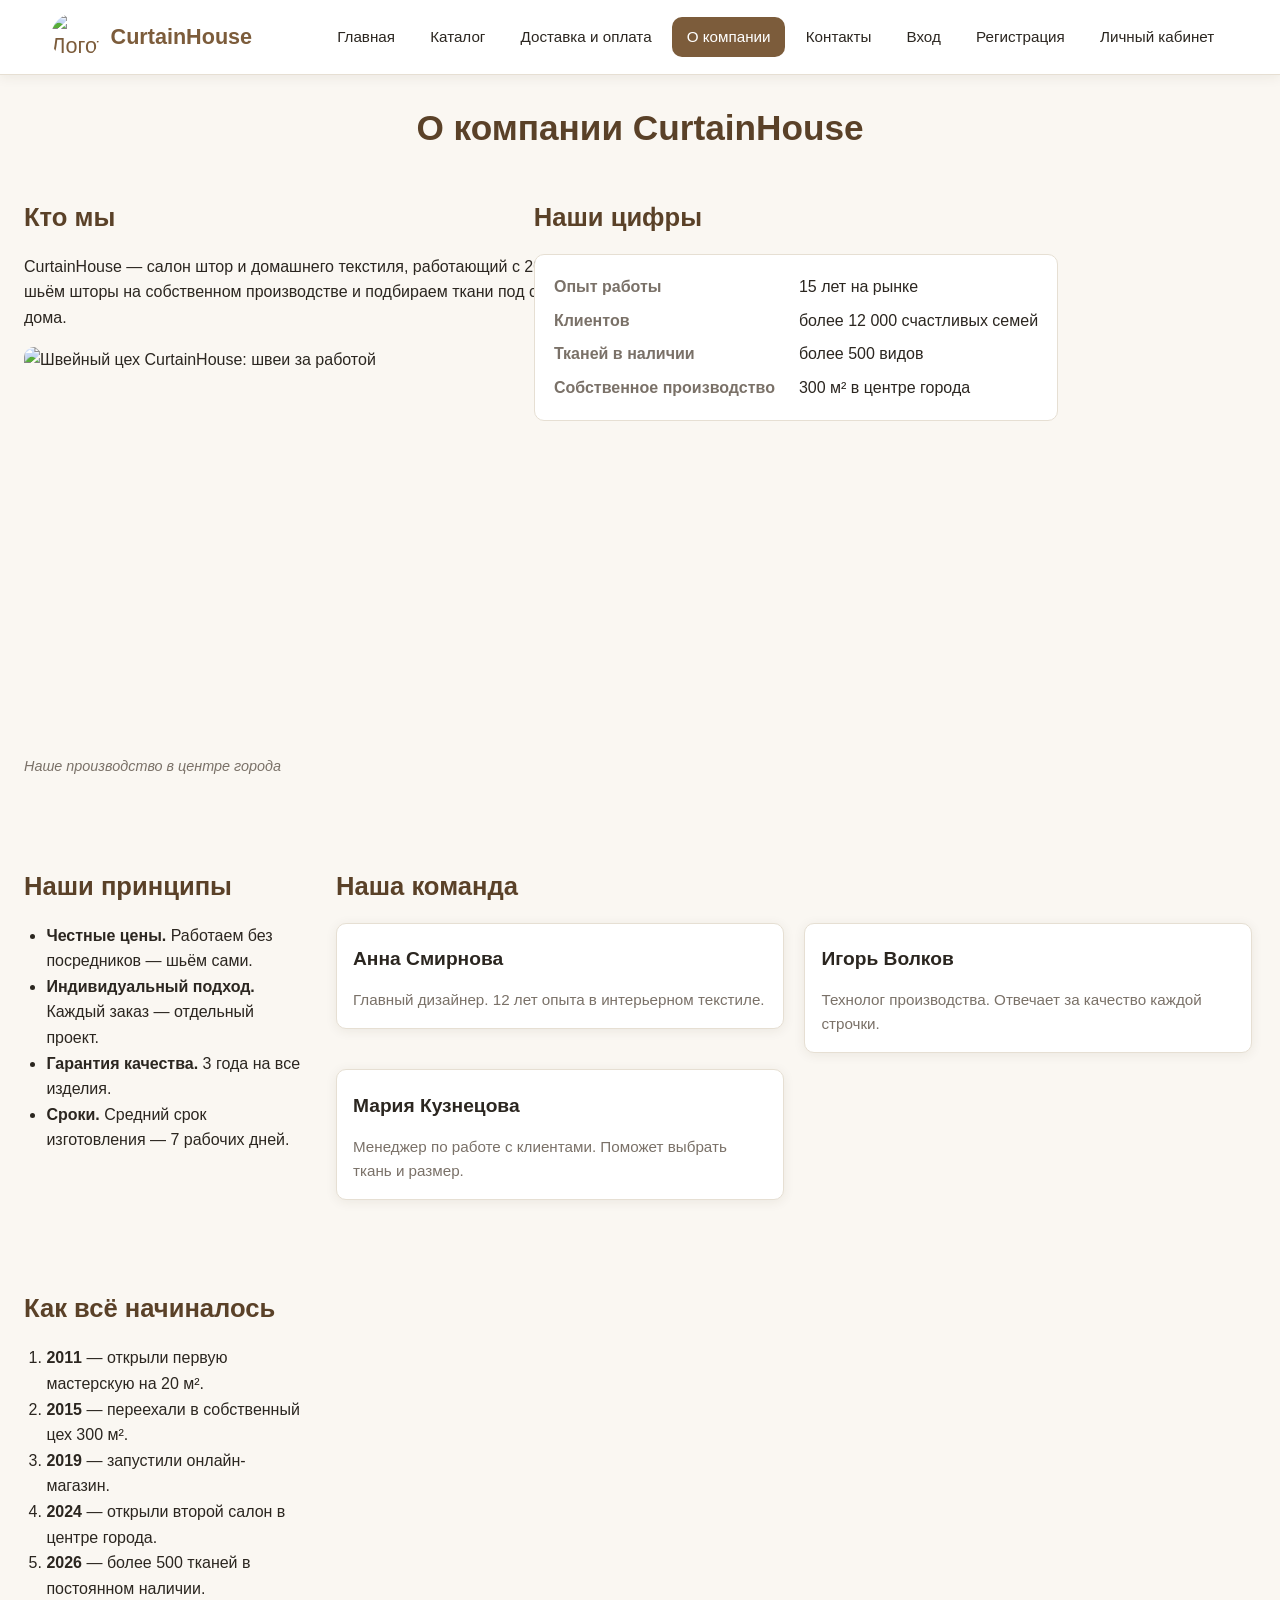
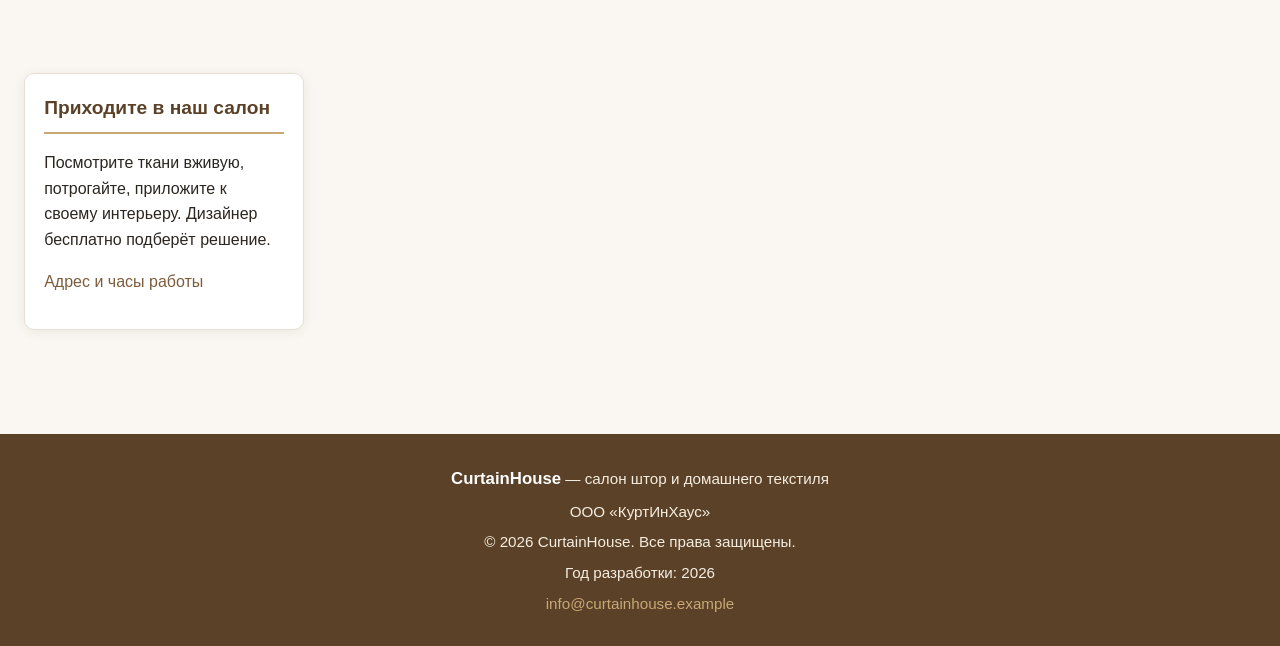
==== about.html @ 253ac28e "Восстановил файлы сайта в корне" ====
<!DOCTYPE html>
<html lang="ru">
<head>
  <meta charset="UTF-8">
  <meta name="viewport" content="width=device-width, initial-scale=1.0">
  <meta name="description" content="О компании CurtainHouse: 15 лет на рынке, собственное производство, дизайнеры и швеи с опытом.">
  <title>О компании — CurtainHouse</title>
  <link rel="stylesheet" href="css/style.css">
</head>
<body>
  <!-- ШАПКА -->
  <header>
    <a href="index.html">
      <img src="assets/images/logo.png" alt="Логотип магазина CurtainHouse" width="60" height="60">
      <strong>CurtainHouse</strong>
    </a>
    <nav aria-label="Основное меню">
      <ul>
        <li><a href="index.html">Главная</a></li>
        <li><a href="catalog.html">Каталог</a></li>
        <li><a href="delivery.html">Доставка и оплата</a></li>
        <li><a href="about.html" aria-current="page">О компании</a></li>
        <li><a href="contacts.html">Контакты</a></li>
        <li><a href="login.html">Вход</a></li>
        <li><a href="register.html">Регистрация</a></li>
        <li><a href="profile.html">Личный кабинет</a></li>
      </ul>
    </nav>
  </header>

  <main>
    <h1>О компании CurtainHouse</h1>

    <!-- Вводная секция с фото -->
    <section>
      <h2>Кто мы</h2>
      <p>CurtainHouse — салон штор и домашнего текстиля, работающий с 2011 года.
         Мы шьём шторы на собственном производстве и подбираем ткани
         под стиль каждого дома.</p>

      <figure>
        <img src="assets/images/workshop.jpg" alt="Швейный цех CurtainHouse: швеи за работой" width="640" height="400">
        <figcaption>Наше производство в центре города</figcaption>
      </figure>
    </section>

    <!-- Цифры -->
    <section>
      <h2>Наши цифры</h2>
      <dl>
        <dt>Опыт работы</dt>
        <dd>15 лет на рынке</dd>
        <dt>Клиентов</dt>
        <dd>более 12 000 счастливых семей</dd>
        <dt>Тканей в наличии</dt>
        <dd>более 500 видов</dd>
        <dt>Собственное производство</dt>
        <dd>300 м² в центре города</dd>
      </dl>
    </section>

    <!-- Принципы -->
    <section>
      <h2>Наши принципы</h2>
      <ul>
        <li><strong>Честные цены.</strong> Работаем без посредников — шьём сами.</li>
        <li><strong>Индивидуальный подход.</strong> Каждый заказ — отдельный проект.</li>
        <li><strong>Гарантия качества.</strong> 3 года на все изделия.</li>
        <li><strong>Сроки.</strong> Средний срок изготовления — 7 рабочих дней.</li>
      </ul>
    </section>

    <!-- Команда -->
    <section>
      <h2>Наша команда</h2>

      <article>
        <h3>Анна Смирнова</h3>
        <p>Главный дизайнер. 12 лет опыта в интерьерном текстиле.</p>
      </article>

      <article>
        <h3>Игорь Волков</h3>
        <p>Технолог производства. Отвечает за качество каждой строчки.</p>
      </article>

      <article>
        <h3>Мария Кузнецова</h3>
        <p>Менеджер по работе с клиентами. Поможет выбрать ткань и размер.</p>
      </article>
    </section>

    <!-- История -->
    <section>
      <h2>Как всё начиналось</h2>
      <ol>
        <li><strong>2011</strong> — открыли первую мастерскую на 20 м².</li>
        <li><strong>2015</strong> — переехали в собственный цех 300 м².</li>
        <li><strong>2019</strong> — запустили онлайн-магазин.</li>
        <li><strong>2024</strong> — открыли второй салон в центре города.</li>
        <li><strong>2026</strong> — более 500 тканей в постоянном наличии.</li>
      </ol>
    </section>

    <!-- Призыв -->
    <aside aria-label="Приглашение в салон">
      <h2>Приходите в наш салон</h2>
      <p>Посмотрите ткани вживую, потрогайте, приложите к своему интерьеру.
         Дизайнер бесплатно подберёт решение.</p>
      <p><a href="contacts.html">Адрес и часы работы</a></p>
    </aside>
  </main>

  <!-- ПОДВАЛ -->
  <footer>
    <p><strong>CurtainHouse</strong> — салон штор и домашнего текстиля</p>
    <p>ООО «КуртИнХаус»</p>
    <p>&copy; 2026 CurtainHouse. Все права защищены.</p>
    <p>Год разработки: 2026</p>
    <p><a href="mailto:info@curtainhouse.example">info@curtainhouse.example</a></p>
  </footer>
</body>
</html>
---- css/style.css ----
/* ============================================================
   CurtainHouse — общие стили для всех страниц
   ============================================================ */

/* --- 1. Сброс и базовые стили --- */

*,
*::before,
*::after {
  box-sizing: border-box;
  margin: 0;
  padding: 0;
}

:root {
  /* Цветовая палитра */
  --color-primary: #7c5c3b;        /* тёмно-коричневый — акцент */
  --color-primary-dark: #5a4128;
  --color-accent: #c9a876;         /* песочный */
  --color-bg: #faf7f2;             /* тёплый белый фон */
  --color-surface: #ffffff;        /* карточки */
  --color-text: #2b2620;           /* основной текст */
  --color-muted: #7a7168;          /* второстепенный */
  --color-border: #e6dfd3;         /* границы */

  /* Типографика */
  --font-main: 'Segoe UI', Tahoma, Verdana, sans-serif;
  --radius: 10px;
  --shadow: 0 2px 12px rgba(60, 45, 30, 0.08);
  --container: 1180px;
}

html {
  font-size: 16px;
  scroll-behavior: smooth;
}

body {
  font-family: var(--font-main);
  font-size: 1rem;
  line-height: 1.6;
  color: var(--color-text);
  background-color: var(--color-bg);
  min-height: 100vh;
  display: flex;
  flex-direction: column;
}

img {
  max-width: 100%;
  height: auto;
  display: block;
  border-radius: var(--radius);
}

a {
  color: var(--color-primary);
  text-decoration: none;
  transition: color 0.2s;
}

a:hover {
  color: var(--color-primary-dark);
  text-decoration: underline;
}

ul, ol {
  padding-left: 1.4rem;
}

/* --- 2. Контейнер --- */

header,
main,
footer {
  width: 100%;
}

header > *,
footer > *,
main > * {
  max-width: var(--container);
  margin-left: auto;
  margin-right: auto;
}

main {
  flex: 1;
  padding: 2rem 1.5rem 4rem;
  display: block;
}

main > * {
  margin-bottom: 2.5rem;
}

/* --- 3. Шапка сайта --- */

header {
  background: var(--color-surface);
  border-bottom: 1px solid var(--color-border);
  box-shadow: var(--shadow);
  position: sticky;
  top: 0;
  z-index: 100;
  padding: 0.8rem 1.5rem;
  display: flex;
  flex-wrap: wrap;
  align-items: center;
  justify-content: space-between;
  gap: 1rem;
}

header > a {
  display: flex;
  align-items: center;
  gap: 0.7rem;
  font-size: 1.35rem;
  color: var(--color-primary);
  text-decoration: none;
}

header > a:hover {
  text-decoration: none;
  color: var(--color-primary-dark);
}

header > a img {
  width: 48px;
  height: 48px;
  border-radius: 50%;
  object-fit: cover;
}

header nav ul {
  list-style: none;
  padding: 0;
  margin: 0;
  display: flex;
  flex-wrap: wrap;
  gap: 0.4rem;
}

header nav a {
  display: inline-block;
  padding: 0.5rem 0.9rem;
  border-radius: var(--radius);
  font-size: 0.95rem;
  color: var(--color-text);
}

header nav a:hover {
  background: var(--color-bg);
  color: var(--color-primary);
  text-decoration: none;
}

header nav a[aria-current="page"] {
  background: var(--color-primary);
  color: #fff;
}

/* --- 4. Заголовки --- */

h1 {
  font-size: 2.2rem;
  line-height: 1.2;
  margin-bottom: 1rem;
  color: var(--color-primary-dark);
}

h2 {
  font-size: 1.6rem;
  margin-bottom: 1rem;
  color: var(--color-primary-dark);
}

h3 {
  font-size: 1.2rem;
  margin-bottom: 0.5rem;
  color: var(--color-text);
}

p {
  margin-bottom: 0.8rem;
}

/* --- 5. Секции --- */

section {
  margin-bottom: 2.5rem;
}

/* --- 6. Карточки товаров (article) --- */

main {
  display: grid;
  grid-template-columns: 1fr;
  gap: 0;
}

section[aria-label="Список товаров"] {
  display: grid;
  grid-template-columns: repeat(auto-fill, minmax(260px, 1fr));
  gap: 1.5rem;
}

section[aria-label="Список товаров"] h2 {
  grid-column: 1 / -1;
}

article {
  background: var(--color-surface);
  border: 1px solid var(--color-border);
  border-radius: var(--radius);
  padding: 1rem;
  box-shadow: var(--shadow);
  transition: transform 0.2s, box-shadow 0.2s;
  display: flex;
  flex-direction: column;
  gap: 0.5rem;
}

article:hover {
  transform: translateY(-3px);
  box-shadow: 0 6px 20px rgba(60, 45, 30, 0.14);
}

article img {
  width: 100%;
  height: 200px;
  object-fit: cover;
}

article h3 {
  margin: 0.3rem 0;
}

article h3 a {
  color: var(--color-primary-dark);
}

article p {
  margin: 0;
  font-size: 0.95rem;
  color: var(--color-muted);
}

article p strong {
  color: var(--color-primary);
  font-size: 1.05rem;
}

article > a {
  margin-top: auto;
  align-self: flex-start;
  padding: 0.5rem 1rem;
  background: var(--color-primary);
  color: #fff;
  border-radius: var(--radius);
  font-size: 0.9rem;
}

article > a:hover {
  background: var(--color-primary-dark);
  color: #fff;
  text-decoration: none;
}

/* --- 7. Карточки на главной (в секциях, где нет grid-aria) --- */

main > section {
  display: block;
}

main > section > article {
  display: inline-flex;
  vertical-align: top;
  width: calc(50% - 0.75rem);
  margin-right: 1rem;
  margin-bottom: 1rem;
}

main > section > article:nth-of-type(2n) {
  margin-right: 0;
}

/* --- 8. Каталог: боковая панель с фильтрами --- */

main:has(aside) {
  display: grid;
  grid-template-columns: 280px 1fr;
  gap: 2rem;
  align-items: start;
}

main:has(aside) > h1 {
  grid-column: 1 / -1;
}

main:has(aside) > aside {
  grid-column: 1 / 2;
}

main:has(aside) > section[aria-label="Список товаров"] {
  grid-column: 2 / 3;
}

aside {
  background: var(--color-surface);
  border: 1px solid var(--color-border);
  border-radius: var(--radius);
  padding: 1.2rem;
  box-shadow: var(--shadow);
  position: sticky;
  top: 90px;
}

aside h2 {
  font-size: 1.2rem;
  margin-bottom: 1rem;
  padding-bottom: 0.5rem;
  border-bottom: 2px solid var(--color-accent);
}

aside p {
  margin-bottom: 1rem;
}

aside ul {
  list-style: none;
  padding: 0;
}

aside ul li {
  margin-bottom: 0.4rem;
}

/* --- 9. Формы --- */

form {
  background: var(--color-surface);
  padding: 1.5rem;
  border-radius: var(--radius);
  border: 1px solid var(--color-border);
  box-shadow: var(--shadow);
  max-width: 640px;
}

aside form {
  padding: 0;
  border: none;
  box-shadow: none;
  background: transparent;
  max-width: 100%;
}

form p {
  margin-bottom: 1rem;
}

label {
  display: inline-block;
  margin-bottom: 0.35rem;
  font-weight: 500;
  color: var(--color-text);
  font-size: 0.95rem;
}

fieldset {
  border: 1px solid var(--color-border);
  border-radius: var(--radius);
  padding: 1rem;
  margin-bottom: 1rem;
}

legend {
  padding: 0 0.5rem;
  font-weight: 600;
  color: var(--color-primary-dark);
}

input[type="text"],
input[type="email"],
input[type="tel"],
input[type="password"],
input[type="search"],
input[type="number"],
input[type="date"],
input[type="color"],
select,
textarea {
  width: 100%;
  padding: 0.6rem 0.8rem;
  border: 1px solid var(--color-border);
  border-radius: 8px;
  font-family: inherit;
  font-size: 0.95rem;
  background: #fff;
  color: var(--color-text);
  transition: border-color 0.2s, box-shadow 0.2s;
}

input:focus,
select:focus,
textarea:focus {
  outline: none;
  border-color: var(--color-primary);
  box-shadow: 0 0 0 3px rgba(124, 92, 59, 0.15);
}

input[type="radio"],
input[type="checkbox"] {
  width: auto;
  margin-right: 0.4rem;
  accent-color: var(--color-primary);
}

input[type="color"] {
  height: 42px;
  padding: 0.2rem;
}

textarea {
  resize: vertical;
  min-height: 80px;
}

button {
  padding: 0.7rem 1.4rem;
  border: none;
  border-radius: var(--radius);
  font-family: inherit;
  font-size: 0.95rem;
  font-weight: 600;
  cursor: pointer;
  transition: background 0.2s, transform 0.1s;
  margin-right: 0.5rem;
  margin-top: 0.5rem;
}

button[type="submit"] {
  background: var(--color-primary);
  color: #fff;
}

button[type="submit"]:hover {
  background: var(--color-primary-dark);
}

button[type="reset"] {
  background: var(--color-bg);
  color: var(--color-text);
  border: 1px solid var(--color-border);
}

button[type="reset"]:hover {
  background: var(--color-border);
}

button:active {
  transform: scale(0.98);
}

/* Кнопка отмены в таблице заказов */
tbody button {
  padding: 0.35rem 0.8rem;
  font-size: 0.85rem;
  margin: 0;
}

tbody form {
  padding: 0;
  border: none;
  box-shadow: none;
  background: transparent;
  max-width: 100%;
}

/* --- 10. Таблицы --- */

table {
  width: 100%;
  border-collapse: collapse;
  background: var(--color-surface);
  border-radius: var(--radius);
  overflow: hidden;
  box-shadow: var(--shadow);
  margin-top: 0.5rem;
}

caption {
  text-align: left;
  font-style: italic;
  color: var(--color-muted);
  padding: 0.5rem 0;
  font-size: 0.9rem;
}

thead {
  background: var(--color-primary);
  color: #fff;
}

th,
td {
  padding: 0.75rem 1rem;
  text-align: left;
  border-bottom: 1px solid var(--color-border);
  vertical-align: middle;
}

th {
  font-weight: 600;
  font-size: 0.95rem;
}

tbody tr:hover {
  background: var(--color-bg);
}

tbody tr:last-child td {
  border-bottom: none;
}

/* --- 11. Хлебные крошки --- */

nav[aria-label="Хлебные крошки"] {
  font-size: 0.9rem;
  color: var(--color-muted);
  margin-bottom: 1rem;
}

nav[aria-label="Хлебные крошки"] a {
  color: var(--color-muted);
}

nav[aria-label="Хлебные крошки"] span {
  color: var(--color-text);
  font-weight: 500;
}

/* --- 12. Список определений (dl) --- */

dl {
  display: grid;
  grid-template-columns: max-content 1fr;
  gap: 0.5rem 1.5rem;
  background: var(--color-surface);
  padding: 1.2rem;
  border-radius: var(--radius);
  border: 1px solid var(--color-border);
}

dt {
  font-weight: 600;
  color: var(--color-muted);
}

dd {
  color: var(--color-text);
}

/* --- 13. Figure --- */

figure {
  margin: 1rem 0;
}

figcaption {
  font-size: 0.9rem;
  color: var(--color-muted);
  margin-top: 0.5rem;
  font-style: italic;
}

/* --- 14. Видео --- */

video {
  max-width: 100%;
  height: auto;
  border-radius: var(--radius);
  box-shadow: var(--shadow);
}

/* --- 15. Подвал --- */

footer {
  background: var(--color-primary-dark);
  color: #f5ede0;
  padding: 2rem 1.5rem 1.5rem;
  text-align: center;
  margin-top: auto;
}

footer p {
  margin-bottom: 0.4rem;
  font-size: 0.95rem;
}

footer strong {
  color: #fff;
  font-size: 1.05rem;
}

footer a {
  color: var(--color-accent);
}

footer a:hover {
  color: #fff;
}

/* --- 16. Ссылки-кнопки (главная) --- */

section > p > a:only-child {
  display: inline-block;
  padding: 0.7rem 1.4rem;
  background: var(--color-primary);
  color: #fff;
  border-radius: var(--radius);
  font-weight: 600;
  margin-top: 0.5rem;
}

section > p > a:only-child:hover {
  background: var(--color-primary-dark);
  color: #fff;
  text-decoration: none;
}

/* --- 17. Адаптив --- */

@media (max-width: 900px) {
  main:has(aside) {
    grid-template-columns: 1fr;
  }

  main:has(aside) > section[aria-label="Список товаров"],
  main:has(aside) > aside {
    grid-column: 1 / -1;
  }

  aside {
    position: static;
  }

  main > section > article {
    width: 100%;
    margin-right: 0;
  }
}

@media (max-width: 640px) {
  html {
    font-size: 15px;
  }

  h1 {
    font-size: 1.7rem;
  }

  h2 {
    font-size: 1.35rem;
  }

  header {
    flex-direction: column;
    align-items: flex-start;
    padding: 0.7rem 1rem;
  }

  header nav ul {
    gap: 0.2rem;
  }

  header nav a {
    padding: 0.4rem 0.7rem;
    font-size: 0.9rem;
  }

  main {
    padding: 1.2rem 1rem 3rem;
  }

  section[aria-label="Список товаров"] {
    grid-template-columns: 1fr;
  }

  dl {
    grid-template-columns: 1fr;
    gap: 0.2rem 0;
  }

  dt {
    margin-top: 0.5rem;
  }

  th,
  td {
    padding: 0.5rem;
    font-size: 0.85rem;
  }
}
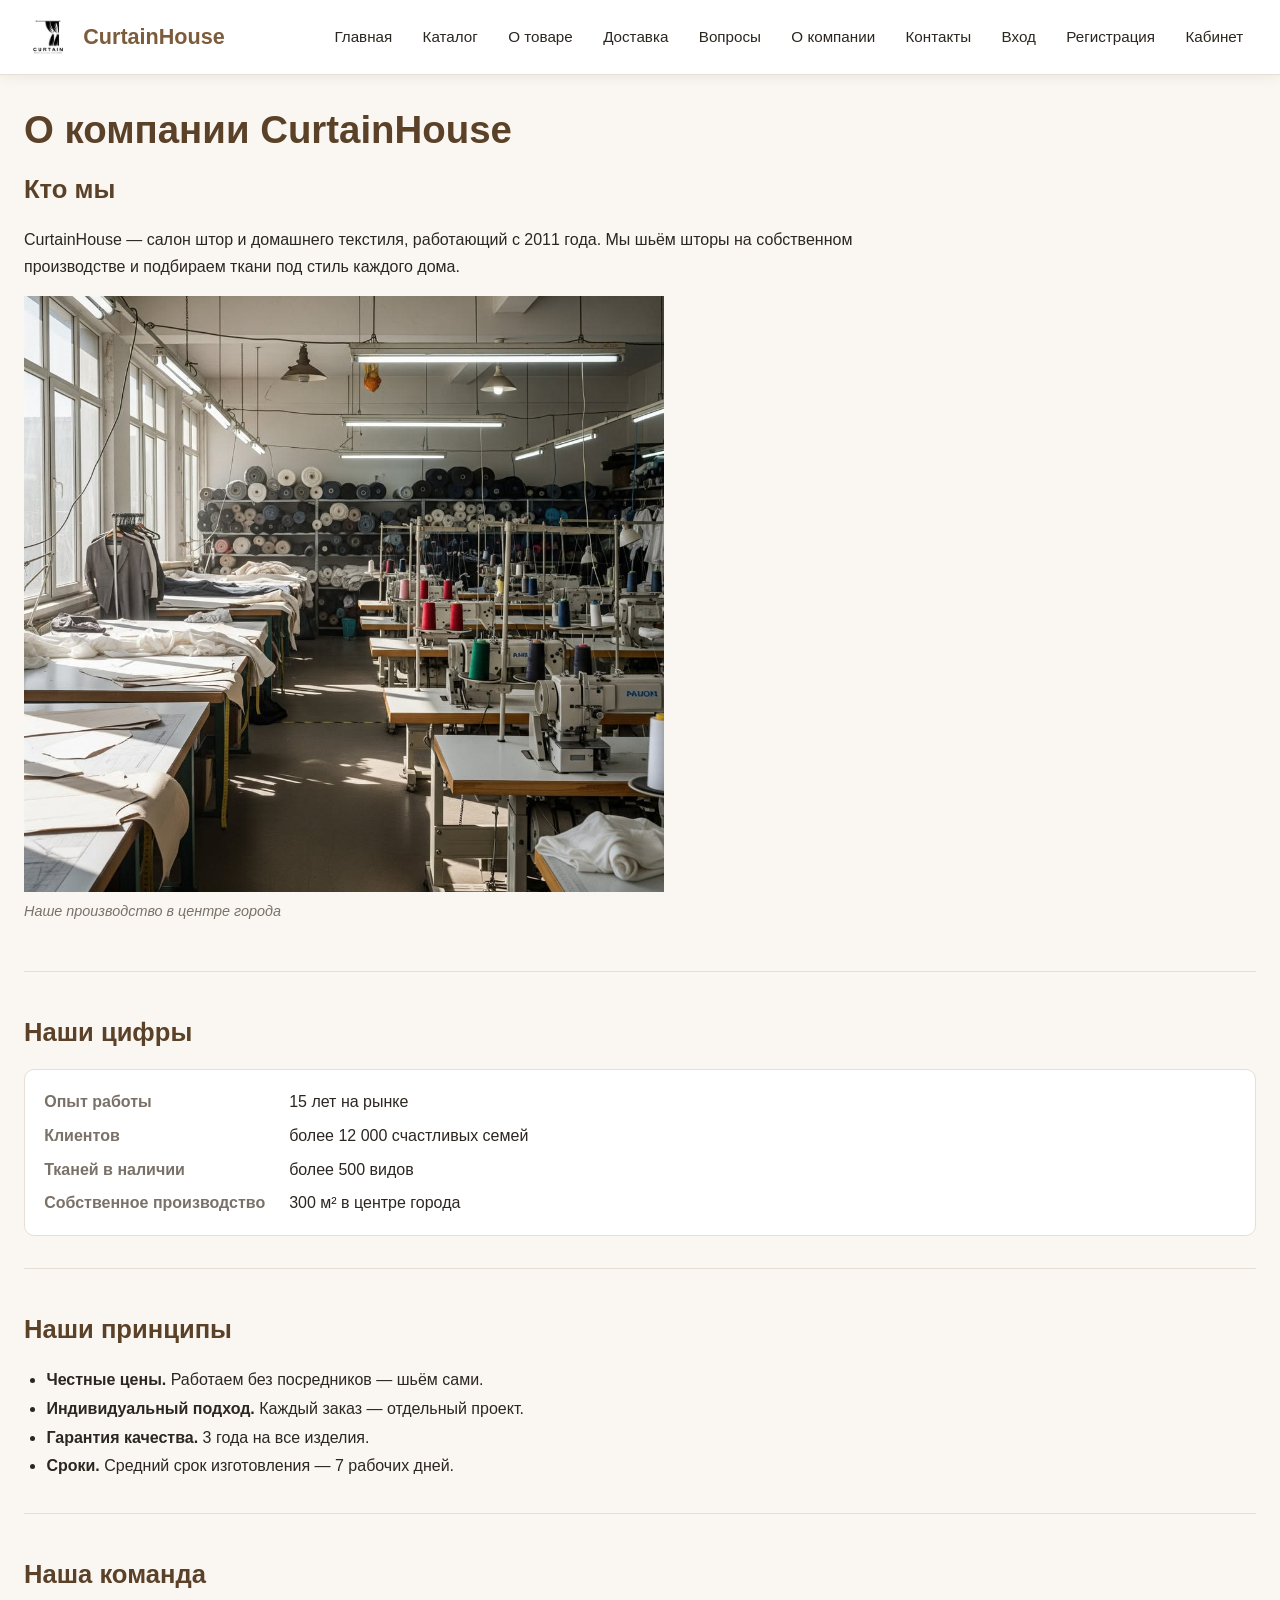
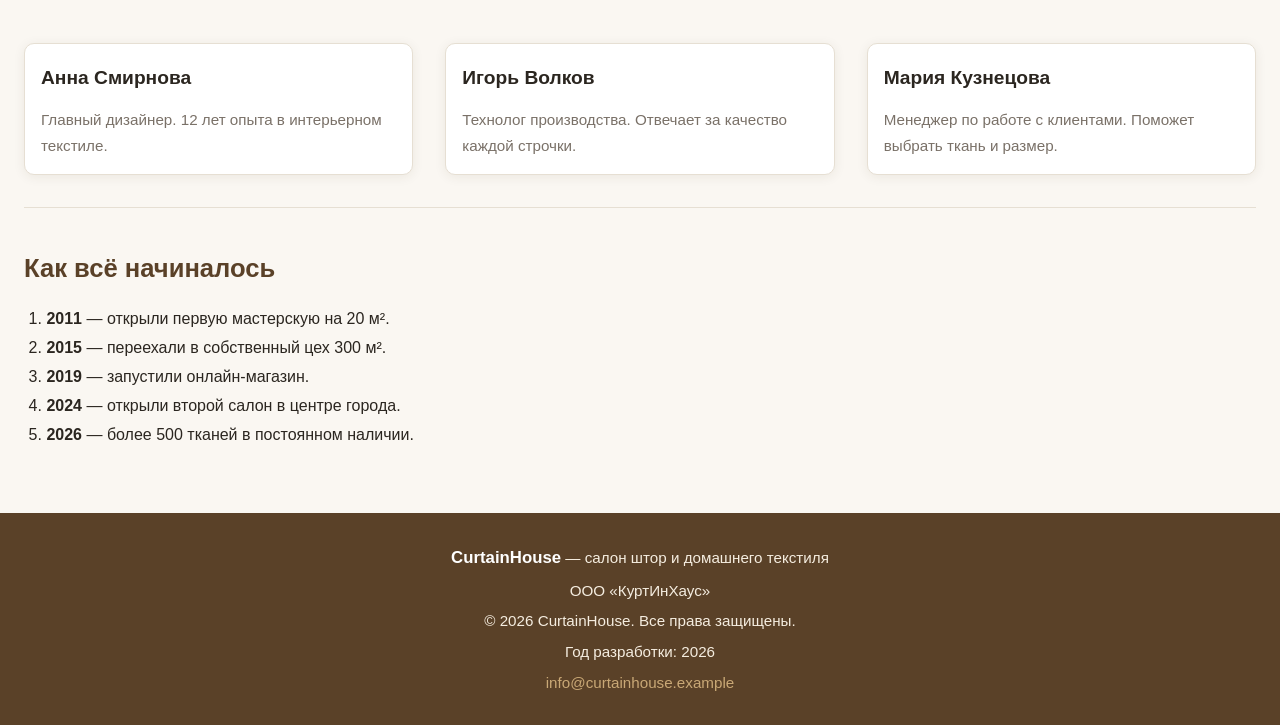
==== commit 4c416aeb: "Обновил страницы, добавил FAQ и картинки" ====
--- a/about.html
+++ b/about.html
@@ -9,24 +9,26 @@
 </head>
 <body>
   <!-- ШАПКА -->
-  <header>
-    <a href="index.html">
-      <img src="assets/images/logo.png" alt="Логотип магазина CurtainHouse" width="60" height="60">
-      <strong>CurtainHouse</strong>
-    </a>
-    <nav aria-label="Основное меню">
-      <ul>
-        <li><a href="index.html">Главная</a></li>
-        <li><a href="catalog.html">Каталог</a></li>
-        <li><a href="delivery.html">Доставка и оплата</a></li>
-        <li><a href="about.html" aria-current="page">О компании</a></li>
-        <li><a href="contacts.html">Контакты</a></li>
-        <li><a href="login.html">Вход</a></li>
-        <li><a href="register.html">Регистрация</a></li>
-        <li><a href="profile.html">Личный кабинет</a></li>
-      </ul>
-    </nav>
-  </header>
+<header>
+  <a href="index.html">
+    <img src="10.jpg" alt="Логотип CurtainHouse" width="60" height="60">
+    <strong>CurtainHouse</strong>
+  </a>
+  <nav aria-label="Основное меню">
+    <ul>
+      <li><a href="index.html">Главная</a></li>
+      <li><a href="catalog.html">Каталог</a></li>
+      <li><a href="product.html">О товаре</a></li>
+      <li><a href="delivery.html">Доставка</a></li>
+          <li><a href="faq.html" >Вопросы</a></li>
+      <li><a href="about.html">О компании</a></li>
+      <li><a href="contacts.html">Контакты</a></li>
+      <li><a href="login.html">Вход</a></li>
+      <li><a href="register.html">Регистрация</a></li>
+      <li><a href="profile.html">Кабинет</a></li>
+    </ul>
+  </nav>
+</header>
 
   <main>
     <h1>О компании CurtainHouse</h1>
@@ -39,7 +41,7 @@
          под стиль каждого дома.</p>
 
       <figure>
-        <img src="assets/images/workshop.jpg" alt="Швейный цех CurtainHouse: швеи за работой" width="640" height="400">
+        <img src="8c.jpg" alt="Швейный цех CurtainHouse: швеи за работой" width="640" height="400">
         <figcaption>Наше производство в центре города</figcaption>
       </figure>
     </section>
@@ -101,14 +103,6 @@
         <li><strong>2026</strong> — более 500 тканей в постоянном наличии.</li>
       </ol>
     </section>
-
-    <!-- Призыв -->
-    <aside aria-label="Приглашение в салон">
-      <h2>Приходите в наш салон</h2>
-      <p>Посмотрите ткани вживую, потрогайте, приложите к своему интерьеру.
-         Дизайнер бесплатно подберёт решение.</p>
-      <p><a href="contacts.html">Адрес и часы работы</a></p>
-    </aside>
   </main>
 
   <!-- ПОДВАЛ -->
--- a/css/style.css
+++ b/css/style.css
@@ -1,104 +1,49 @@
 /* ============================================================
-   CurtainHouse — общие стили для всех страниц
+   CurtainHouse — стили для всех страниц
    ============================================================ */
 
-/* --- 1. Сброс и базовые стили --- */
-
-*,
-*::before,
-*::after {
-  box-sizing: border-box;
-  margin: 0;
-  padding: 0;
-}
+/* --- Сброс и переменные --- */
+
+*, *::before, *::after { box-sizing: border-box; margin: 0; padding: 0; }
 
 :root {
-  /* Цветовая палитра */
-  --color-primary: #7c5c3b;        /* тёмно-коричневый — акцент */
-  --color-primary-dark: #5a4128;
-  --color-accent: #c9a876;         /* песочный */
-  --color-bg: #faf7f2;             /* тёплый белый фон */
-  --color-surface: #ffffff;        /* карточки */
-  --color-text: #2b2620;           /* основной текст */
-  --color-muted: #7a7168;          /* второстепенный */
-  --color-border: #e6dfd3;         /* границы */
-
-  /* Типографика */
-  --font-main: 'Segoe UI', Tahoma, Verdana, sans-serif;
+  --primary: #7c5c3b;
+  --primary-dark: #5a4128;
+  --accent: #c9a876;
+  --bg: #faf7f2;
+  --surface: #fff;
+  --text: #2b2620;
+  --muted: #7a7168;
+  --border: #e6dfd3;
   --radius: 10px;
   --shadow: 0 2px 12px rgba(60, 45, 30, 0.08);
-  --container: 1180px;
-}
-
-html {
-  font-size: 16px;
-  scroll-behavior: smooth;
-}
+  --container: 1400px;
+  --font: 'Segoe UI', Tahoma, Verdana, sans-serif;
+}
+
+html { font-size: 16px; scroll-behavior: smooth; }
 
 body {
-  font-family: var(--font-main);
+  font-family: var(--font);
   font-size: 1rem;
   line-height: 1.6;
-  color: var(--color-text);
-  background-color: var(--color-bg);
+  color: var(--text);
+  background: var(--bg);
   min-height: 100vh;
   display: flex;
   flex-direction: column;
 }
 
-img {
-  max-width: 100%;
-  height: auto;
-  display: block;
-  border-radius: var(--radius);
-}
-
-a {
-  color: var(--color-primary);
-  text-decoration: none;
-  transition: color 0.2s;
-}
-
-a:hover {
-  color: var(--color-primary-dark);
-  text-decoration: underline;
-}
-
-ul, ol {
-  padding-left: 1.4rem;
-}
-
-/* --- 2. Контейнер --- */
-
-header,
-main,
-footer {
-  width: 100%;
-}
-
-header > *,
-footer > *,
-main > * {
-  max-width: var(--container);
-  margin-left: auto;
-  margin-right: auto;
-}
-
-main {
-  flex: 1;
-  padding: 2rem 1.5rem 4rem;
-  display: block;
-}
-
-main > * {
-  margin-bottom: 2.5rem;
-}
-
-/* --- 3. Шапка сайта --- */
+img { max-width: 100%; height: auto; display: block; }
+a { color: var(--primary); text-decoration: none; transition: color 0.2s; }
+a:hover { color: var(--primary-dark); text-decoration: underline; }
+ul, ol { padding-left: 1.4rem; }
+
+/* --- Шапка --- */
 
 header {
-  background: var(--color-surface);
-  border-bottom: 1px solid var(--color-border);
+  background: var(--surface);
+  border-bottom: 1px solid var(--border);
   box-shadow: var(--shadow);
   position: sticky;
   top: 0;
@@ -116,21 +61,12 @@
   align-items: center;
   gap: 0.7rem;
   font-size: 1.35rem;
-  color: var(--color-primary);
+  color: var(--primary);
   text-decoration: none;
 }
 
-header > a:hover {
-  text-decoration: none;
-  color: var(--color-primary-dark);
-}
-
-header > a img {
-  width: 48px;
-  height: 48px;
-  border-radius: 50%;
-  object-fit: cover;
-}
+header > a:hover { color: var(--primary-dark); text-decoration: none; }
+header > a img { width: 48px; height: 48px; border-radius: 50%; object-fit: cover; }
 
 header nav ul {
   list-style: none;
@@ -138,168 +74,131 @@
   margin: 0;
   display: flex;
   flex-wrap: wrap;
-  gap: 0.4rem;
+  gap: 0.3rem;
 }
 
 header nav a {
   display: inline-block;
-  padding: 0.5rem 0.9rem;
+  padding: 0.5rem 0.8rem;
   border-radius: var(--radius);
   font-size: 0.95rem;
-  color: var(--color-text);
-}
-
-header nav a:hover {
-  background: var(--color-bg);
-  color: var(--color-primary);
-  text-decoration: none;
-}
-
-header nav a[aria-current="page"] {
-  background: var(--color-primary);
-  color: #fff;
-}
-
-/* --- 4. Заголовки --- */
-
-h1 {
-  font-size: 2.2rem;
-  line-height: 1.2;
-  margin-bottom: 1rem;
-  color: var(--color-primary-dark);
-}
-
-h2 {
-  font-size: 1.6rem;
-  margin-bottom: 1rem;
-  color: var(--color-primary-dark);
-}
-
-h3 {
-  font-size: 1.2rem;
-  margin-bottom: 0.5rem;
-  color: var(--color-text);
-}
-
-p {
-  margin-bottom: 0.8rem;
-}
-
-/* --- 5. Секции --- */
-
-section {
+  color: var(--text);
+}
+
+header nav a:hover { background: var(--bg); color: var(--primary); text-decoration: none; }
+header nav a[aria-current="page"] { background: var(--primary); color: #fff; }
+
+/* --- Основной контейнер --- */
+
+main {
+  flex: 1;
+  width: 100%;
+  max-width: var(--container);
+  margin: 0 auto;
+  padding: 2rem 1.5rem 4rem;
+}
+
+/* --- Заголовки --- */
+
+h1 { font-size: 2.4rem; line-height: 1.2; margin-bottom: 1rem; color: var(--primary-dark); }
+h2 { font-size: 1.6rem; margin-bottom: 1rem; color: var(--primary-dark); }
+h3 { font-size: 1.2rem; margin-bottom: 0.5rem; }
+p  { margin-bottom: 0.8rem; }
+
+/* --- Секции --- */
+
+main > section {
   margin-bottom: 2.5rem;
-}
-
-/* --- 6. Карточки товаров (article) --- */
-
-main {
-  display: grid;
-  grid-template-columns: 1fr;
-  gap: 0;
-}
-
-section[aria-label="Список товаров"] {
-  display: grid;
-  grid-template-columns: repeat(auto-fill, minmax(260px, 1fr));
-  gap: 1.5rem;
-}
-
-section[aria-label="Список товаров"] h2 {
-  grid-column: 1 / -1;
-}
+  padding-bottom: 2rem;
+  border-bottom: 1px solid var(--border);
+  clear: both;
+}
+
+main > section:last-of-type {
+  border-bottom: none;
+  padding-bottom: 0;
+  margin-bottom: 0;
+}
+
+main > section h2:first-child { margin-top: 0; }
+main > section p { max-width: 900px; line-height: 1.7; }
+main > section ul,
+main > section ol { max-width: 900px; line-height: 1.8; }
+
+/* --- Карточки товаров --- */
 
 article {
-  background: var(--color-surface);
-  border: 1px solid var(--color-border);
+  background: var(--surface);
+  border: 1px solid var(--border);
   border-radius: var(--radius);
   padding: 1rem;
   box-shadow: var(--shadow);
   transition: transform 0.2s, box-shadow 0.2s;
   display: flex;
   flex-direction: column;
-  gap: 0.5rem;
+  gap: 0.6rem;
+  overflow: hidden;
 }
 
 article:hover {
   transform: translateY(-3px);
-  box-shadow: 0 6px 20px rgba(60, 45, 30, 0.14);
+  box-shadow: 0 8px 24px rgba(60, 45, 30, 0.14);
 }
 
 article img {
   width: 100%;
-  height: 200px;
+  height: 260px;
   object-fit: cover;
-}
-
-article h3 {
-  margin: 0.3rem 0;
-}
-
-article h3 a {
-  color: var(--color-primary-dark);
-}
-
-article p {
-  margin: 0;
-  font-size: 0.95rem;
-  color: var(--color-muted);
-}
-
-article p strong {
-  color: var(--color-primary);
-  font-size: 1.05rem;
-}
+  border-radius: var(--radius);
+}
+
+article h3 { margin: 0.2rem 0; }
+article h3 a { color: var(--primary-dark); }
+article p { margin: 0; font-size: 0.95rem; color: var(--muted); }
+article p strong { color: var(--primary); font-size: 1.05rem; }
 
 article > a {
   margin-top: auto;
   align-self: flex-start;
   padding: 0.5rem 1rem;
-  background: var(--color-primary);
+  background: var(--primary);
   color: #fff;
   border-radius: var(--radius);
   font-size: 0.9rem;
 }
 
-article > a:hover {
-  background: var(--color-primary-dark);
-  color: #fff;
-  text-decoration: none;
-}
-
-/* --- 7. Карточки на главной (в секциях, где нет grid-aria) --- */
-
-main > section {
-  display: block;
-}
-
-main > section > article {
-  display: inline-flex;
-  vertical-align: top;
-  width: calc(50% - 0.75rem);
-  margin-right: 1rem;
-  margin-bottom: 1rem;
-}
-
-main > section > article:nth-of-type(2n) {
-  margin-right: 0;
-}
-
-/* --- 8. Каталог: боковая панель с фильтрами --- */
+article > a:hover { background: var(--primary-dark); color: #fff; text-decoration: none; }
+
+/* --- Сетка карточек на главной и в каталоге --- */
+
+main > section:has(article),
+section[aria-label="Список товаров"] {
+  display: grid;
+  grid-template-columns: repeat(auto-fill, minmax(320px, 1fr));
+  gap: 2rem;
+  align-items: stretch;
+}
+
+main > section:has(article) > h2,
+section[aria-label="Список товаров"] > h2 {
+  grid-column: 1 / -1;
+}
+
+/* --- Каталог с фильтрами --- */
 
 main:has(aside) {
   display: grid;
-  grid-template-columns: 280px 1fr;
-  gap: 2rem;
+  grid-template-columns: 300px 1fr;
+  gap: 2.5rem;
   align-items: start;
 }
 
-main:has(aside) > h1 {
-  grid-column: 1 / -1;
-}
+main:has(aside) > h1 { grid-column: 1 / -1; }
 
 main:has(aside) > aside {
   grid-column: 1 / 2;
+  position: sticky;
+  top: 90px;
 }
 
 main:has(aside) > section[aria-label="Список товаров"] {
@@ -307,78 +206,52 @@
 }
 
 aside {
-  background: var(--color-surface);
-  border: 1px solid var(--color-border);
-  border-radius: var(--radius);
-  padding: 1.2rem;
-  box-shadow: var(--shadow);
-  position: sticky;
-  top: 90px;
+  background: var(--surface);
+  border: 1px solid var(--border);
+  border-radius: 12px;
+  padding: 1.5rem;
+  box-shadow: var(--shadow);
 }
 
 aside h2 {
-  font-size: 1.2rem;
+  font-size: 1.25rem;
   margin-bottom: 1rem;
   padding-bottom: 0.5rem;
-  border-bottom: 2px solid var(--color-accent);
-}
-
-aside p {
-  margin-bottom: 1rem;
-}
-
-aside ul {
-  list-style: none;
-  padding: 0;
-}
-
-aside ul li {
-  margin-bottom: 0.4rem;
-}
-
-/* --- 9. Формы --- */
+  border-bottom: 2px solid var(--accent);
+}
+
+aside ul { list-style: none; padding: 0; }
+aside ul li { margin-bottom: 0.4rem; }
+
+/* --- Формы --- */
 
 form {
-  background: var(--color-surface);
+  background: var(--surface);
   padding: 1.5rem;
   border-radius: var(--radius);
-  border: 1px solid var(--color-border);
+  border: 1px solid var(--border);
   box-shadow: var(--shadow);
   max-width: 640px;
 }
 
-aside form {
-  padding: 0;
-  border: none;
-  box-shadow: none;
-  background: transparent;
-  max-width: 100%;
-}
-
-form p {
-  margin-bottom: 1rem;
-}
+aside form { padding: 0; border: none; box-shadow: none; background: transparent; max-width: 100%; }
+form p { margin-bottom: 1rem; }
 
 label {
   display: inline-block;
   margin-bottom: 0.35rem;
   font-weight: 500;
-  color: var(--color-text);
   font-size: 0.95rem;
 }
 
 fieldset {
-  border: 1px solid var(--color-border);
+  border: 1px solid var(--border);
   border-radius: var(--radius);
   padding: 1rem;
   margin-bottom: 1rem;
 }
 
-legend {
-  padding: 0 0.5rem;
-  font-weight: 600;
-  color: var(--color-primary-dark);
-}
+legend { padding: 0 0.5rem; font-weight: 600; color: var(--primary-dark); }
 
 input[type="text"],
 input[type="email"],
@@ -392,39 +265,28 @@
 textarea {
   width: 100%;
   padding: 0.6rem 0.8rem;
-  border: 1px solid var(--color-border);
+  border: 1px solid var(--border);
   border-radius: 8px;
   font-family: inherit;
   font-size: 0.95rem;
   background: #fff;
-  color: var(--color-text);
+  color: var(--text);
   transition: border-color 0.2s, box-shadow 0.2s;
 }
 
-input:focus,
-select:focus,
-textarea:focus {
+input:focus, select:focus, textarea:focus {
   outline: none;
-  border-color: var(--color-primary);
+  border-color: var(--primary);
   box-shadow: 0 0 0 3px rgba(124, 92, 59, 0.15);
 }
 
-input[type="radio"],
-input[type="checkbox"] {
+input[type="radio"], input[type="checkbox"] {
   width: auto;
   margin-right: 0.4rem;
-  accent-color: var(--color-primary);
-}
-
-input[type="color"] {
-  height: 42px;
-  padding: 0.2rem;
-}
-
-textarea {
-  resize: vertical;
-  min-height: 80px;
-}
+  accent-color: var(--primary);
+}
+
+textarea { resize: vertical; min-height: 80px; }
 
 button {
   padding: 0.7rem 1.4rem;
@@ -439,266 +301,193 @@
   margin-top: 0.5rem;
 }
 
-button[type="submit"] {
-  background: var(--color-primary);
-  color: #fff;
-}
-
-button[type="submit"]:hover {
-  background: var(--color-primary-dark);
-}
-
-button[type="reset"] {
-  background: var(--color-bg);
-  color: var(--color-text);
-  border: 1px solid var(--color-border);
-}
-
-button[type="reset"]:hover {
-  background: var(--color-border);
-}
-
-button:active {
-  transform: scale(0.98);
-}
-
-/* Кнопка отмены в таблице заказов */
-tbody button {
-  padding: 0.35rem 0.8rem;
-  font-size: 0.85rem;
-  margin: 0;
-}
-
-tbody form {
-  padding: 0;
-  border: none;
-  box-shadow: none;
-  background: transparent;
-  max-width: 100%;
-}
-
-/* --- 10. Таблицы --- */
+button[type="submit"] { background: var(--primary); color: #fff; }
+button[type="submit"]:hover { background: var(--primary-dark); }
+button[type="reset"] { background: var(--bg); color: var(--text); border: 1px solid var(--border); }
+button[type="reset"]:hover { background: var(--border); }
+button:active { transform: scale(0.98); }
+
+tbody button { padding: 0.35rem 0.8rem; font-size: 0.85rem; margin: 0; }
+tbody form { padding: 0; border: none; box-shadow: none; background: transparent; max-width: 100%; }
+
+/* --- Таблицы --- */
 
 table {
   width: 100%;
   border-collapse: collapse;
-  background: var(--color-surface);
+  background: var(--surface);
   border-radius: var(--radius);
   overflow: hidden;
   box-shadow: var(--shadow);
   margin-top: 0.5rem;
 }
 
-caption {
-  text-align: left;
-  font-style: italic;
-  color: var(--color-muted);
-  padding: 0.5rem 0;
-  font-size: 0.9rem;
-}
-
-thead {
-  background: var(--color-primary);
-  color: #fff;
-}
-
-th,
-td {
-  padding: 0.75rem 1rem;
-  text-align: left;
-  border-bottom: 1px solid var(--color-border);
-  vertical-align: middle;
-}
-
-th {
-  font-weight: 600;
-  font-size: 0.95rem;
-}
-
-tbody tr:hover {
-  background: var(--color-bg);
-}
-
-tbody tr:last-child td {
-  border-bottom: none;
-}
-
-/* --- 11. Хлебные крошки --- */
-
-nav[aria-label="Хлебные крошки"] {
-  font-size: 0.9rem;
-  color: var(--color-muted);
-  margin-bottom: 1rem;
-}
-
-nav[aria-label="Хлебные крошки"] a {
-  color: var(--color-muted);
-}
-
-nav[aria-label="Хлебные крошки"] span {
-  color: var(--color-text);
-  font-weight: 500;
-}
-
-/* --- 12. Список определений (dl) --- */
+caption { text-align: left; font-style: italic; color: var(--muted); padding: 0.5rem 0; font-size: 0.9rem; }
+thead { background: var(--primary); color: #fff; }
+th, td { padding: 0.75rem 1rem; text-align: left; border-bottom: 1px solid var(--border); vertical-align: middle; }
+th { font-weight: 600; font-size: 0.95rem; }
+tbody tr:hover { background: var(--bg); }
+tbody tr:last-child td { border-bottom: none; }
+
+/* --- Хлебные крошки --- */
+
+nav[aria-label="Хлебные крошки"] { font-size: 0.9rem; color: var(--muted); margin-bottom: 1rem; }
+nav[aria-label="Хлебные крошки"] a { color: var(--muted); }
+nav[aria-label="Хлебные крошки"] span { color: var(--text); font-weight: 500; }
+
+/* --- Список определений --- */
 
 dl {
   display: grid;
   grid-template-columns: max-content 1fr;
   gap: 0.5rem 1.5rem;
-  background: var(--color-surface);
+  background: var(--surface);
   padding: 1.2rem;
   border-radius: var(--radius);
-  border: 1px solid var(--color-border);
-}
-
-dt {
-  font-weight: 600;
-  color: var(--color-muted);
-}
-
-dd {
-  color: var(--color-text);
-}
-
-/* --- 13. Figure --- */
-
-figure {
-  margin: 1rem 0;
-}
-
-figcaption {
-  font-size: 0.9rem;
-  color: var(--color-muted);
-  margin-top: 0.5rem;
-  font-style: italic;
-}
-
-/* --- 14. Видео --- */
-
-video {
-  max-width: 100%;
-  height: auto;
-  border-radius: var(--radius);
-  box-shadow: var(--shadow);
-}
-
-/* --- 15. Подвал --- */
+  border: 1px solid var(--border);
+}
+
+dt { font-weight: 600; color: var(--muted); }
+dd { color: var(--text); }
+
+/* --- Figure и видео --- */
+
+figure { margin: 1rem 0; }
+figcaption { font-size: 0.9rem; color: var(--muted); margin-top: 0.5rem; font-style: italic; }
+video { max-width: 100%; height: auto; border-radius: var(--radius); box-shadow: var(--shadow); }
+
+/* --- Подвал --- */
 
 footer {
-  background: var(--color-primary-dark);
+  background: var(--primary-dark);
   color: #f5ede0;
   padding: 2rem 1.5rem 1.5rem;
   text-align: center;
   margin-top: auto;
 }
 
-footer p {
-  margin-bottom: 0.4rem;
-  font-size: 0.95rem;
-}
-
-footer strong {
-  color: #fff;
-  font-size: 1.05rem;
-}
-
-footer a {
-  color: var(--color-accent);
-}
-
-footer a:hover {
-  color: #fff;
-}
-
-/* --- 16. Ссылки-кнопки (главная) --- */
+footer p { margin-bottom: 0.4rem; font-size: 0.95rem; }
+footer strong { color: #fff; font-size: 1.05rem; }
+footer a { color: var(--accent); }
+footer a:hover { color: #fff; }
+
+/* --- Ссылка-кнопка на главной --- */
 
 section > p > a:only-child {
   display: inline-block;
   padding: 0.7rem 1.4rem;
-  background: var(--color-primary);
+  background: var(--primary);
   color: #fff;
   border-radius: var(--radius);
   font-weight: 600;
   margin-top: 0.5rem;
 }
 
-section > p > a:only-child:hover {
-  background: var(--color-primary-dark);
-  color: #fff;
-  text-decoration: none;
-}
-
-/* --- 17. Адаптив --- */
-
-@media (max-width: 900px) {
+section > p > a:only-child:hover { background: var(--primary-dark); color: #fff; text-decoration: none; }
+
+/* --- Адаптив --- */
+
+@media (max-width: 1100px) {
   main:has(aside) {
     grid-template-columns: 1fr;
+    gap: 1.5rem;
   }
 
-  main:has(aside) > section[aria-label="Список товаров"],
-  main:has(aside) > aside {
+  main:has(aside) > aside,
+  main:has(aside) > section[aria-label="Список товаров"] {
     grid-column: 1 / -1;
   }
 
-  aside {
-    position: static;
-  }
-
-  main > section > article {
-    width: 100%;
-    margin-right: 0;
-  }
-}
-
-@media (max-width: 640px) {
-  html {
-    font-size: 15px;
-  }
-
-  h1 {
-    font-size: 1.7rem;
-  }
-
-  h2 {
-    font-size: 1.35rem;
-  }
-
-  header {
-    flex-direction: column;
-    align-items: flex-start;
-    padding: 0.7rem 1rem;
-  }
-
-  header nav ul {
-    gap: 0.2rem;
-  }
-
-  header nav a {
-    padding: 0.4rem 0.7rem;
-    font-size: 0.9rem;
-  }
-
-  main {
-    padding: 1.2rem 1rem 3rem;
-  }
-
+  main:has(aside) > aside { position: static; }
+}
+
+@media (max-width: 700px) {
+  html { font-size: 15px; }
+  h1 { font-size: 1.8rem; }
+  h2 { font-size: 1.35rem; }
+
+  header { flex-direction: column; align-items: flex-start; padding: 0.7rem 1rem; }
+  header nav a { padding: 0.4rem 0.7rem; font-size: 0.9rem; }
+
+  main { padding: 1.2rem 1rem 3rem; }
+  main > section { margin-bottom: 1.5rem; padding-bottom: 1.5rem; }
+
+  main > section:has(article),
   section[aria-label="Список товаров"] {
     grid-template-columns: 1fr;
   }
 
-  dl {
-    grid-template-columns: 1fr;
-    gap: 0.2rem 0;
-  }
-
-  dt {
-    margin-top: 0.5rem;
-  }
-
-  th,
-  td {
-    padding: 0.5rem;
-    font-size: 0.85rem;
-  }
+  article img { height: 220px; }
+
+  dl { grid-template-columns: 1fr; gap: 0.2rem 0; }
+  dt { margin-top: 0.5rem; }
+
+  th, td { padding: 0.5rem; font-size: 0.85rem; }
+}
+/* --- FAQ: details/summary --- */
+
+details {
+  background: var(--surface);
+  border: 1px solid var(--border);
+  border-radius: var(--radius);
+  padding: 0;
+  margin-bottom: 1rem;
+  box-shadow: var(--shadow);
+  overflow: hidden;
+  transition: box-shadow 0.2s;
+}
+
+details[open] {
+  box-shadow: 0 6px 20px rgba(60, 45, 30, 0.12);
+}
+
+summary {
+  padding: 1rem 1.25rem;
+  font-weight: 600;
+  font-size: 1.05rem;
+  color: var(--primary-dark);
+  cursor: pointer;
+  list-style: none;
+  display: flex;
+  justify-content: space-between;
+  align-items: center;
+  gap: 1rem;
+  transition: background 0.2s;
+}
+
+summary::-webkit-details-marker { display: none; }
+
+summary::after {
+  content: "+";
+  font-size: 1.5rem;
+  font-weight: 700;
+  color: var(--primary);
+  transition: transform 0.25s;
+  flex-shrink: 0;
+}
+
+details[open] summary::after {
+  content: "−";
+  transform: rotate(180deg);
+}
+
+summary:hover {
+  background: var(--bg);
+}
+
+summary:focus {
+  outline: 3px solid var(--accent);
+  outline-offset: -3px;
+}
+
+details p {
+  padding: 0 1.25rem 1.25rem;
+  color: var(--text);
+  line-height: 1.7;
+  margin: 0;
+}
+
+details a {
+  color: var(--primary);
+  text-decoration: underline;
 }
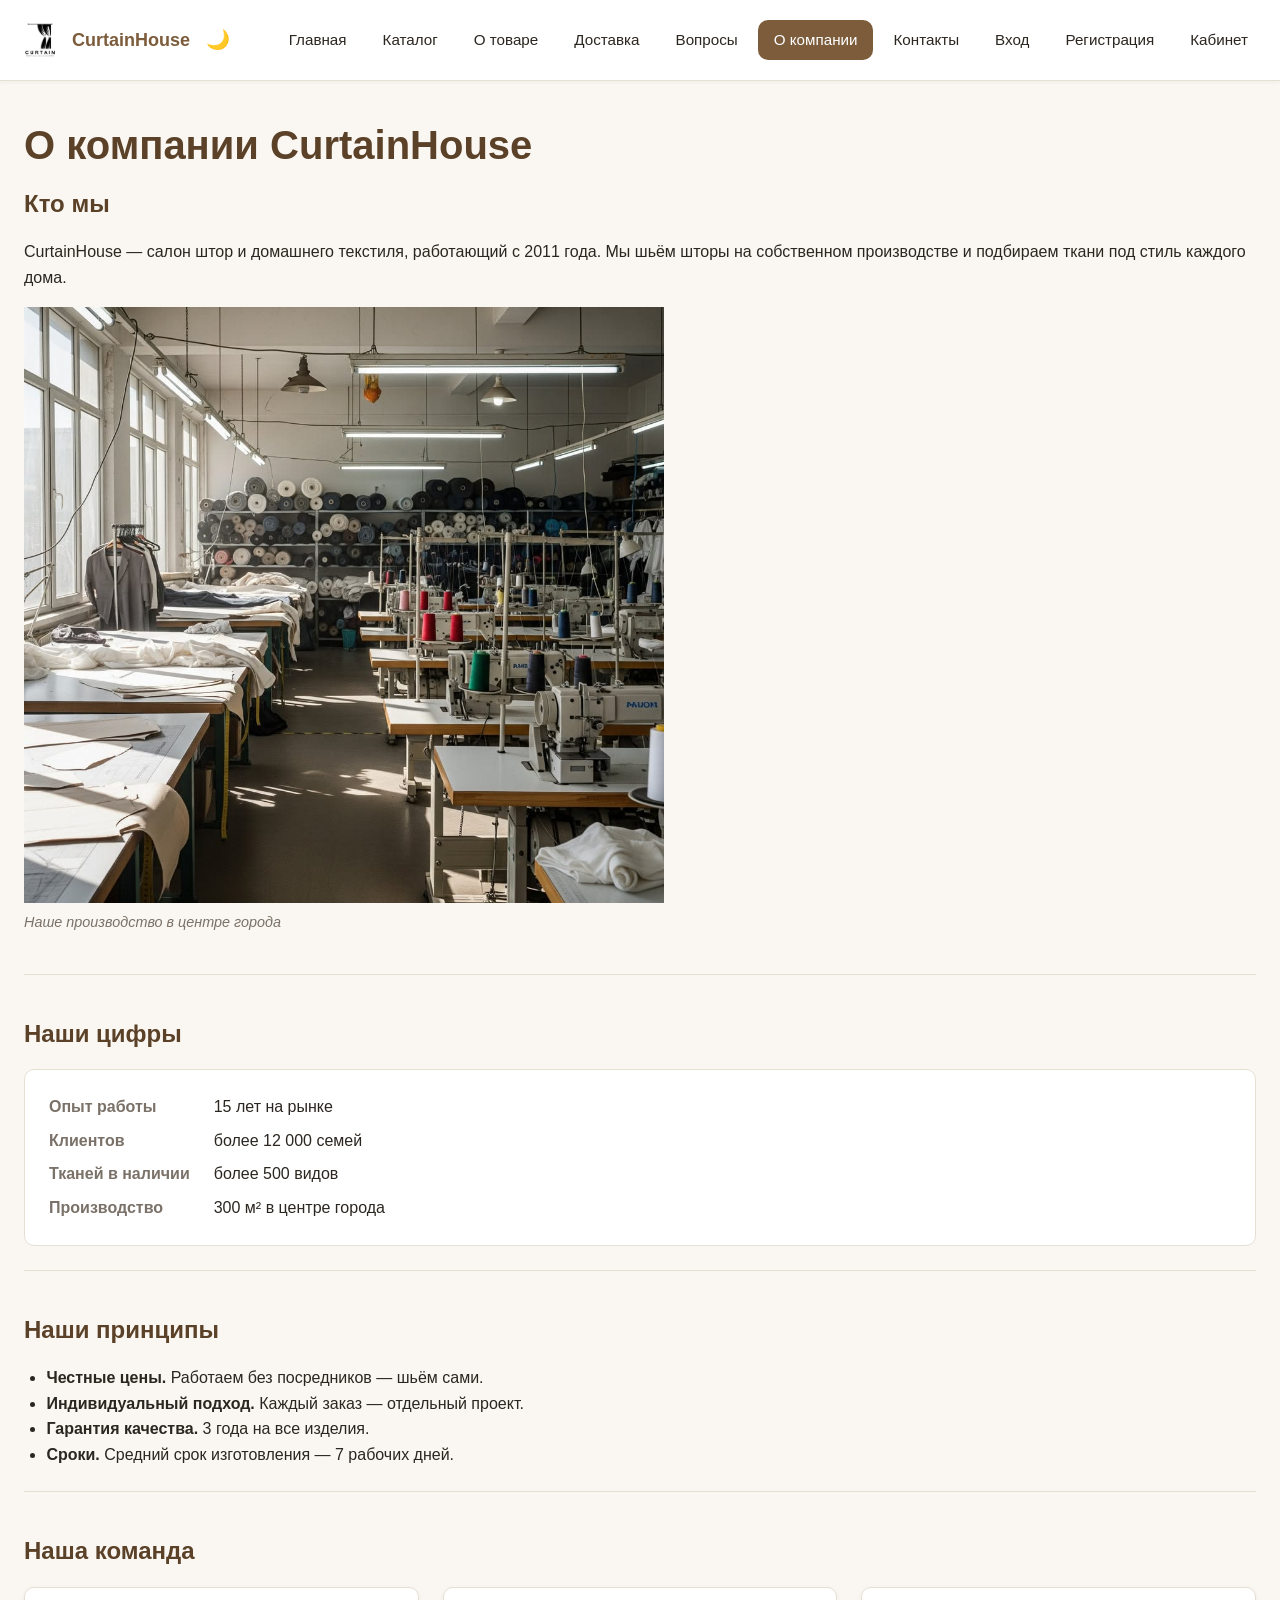
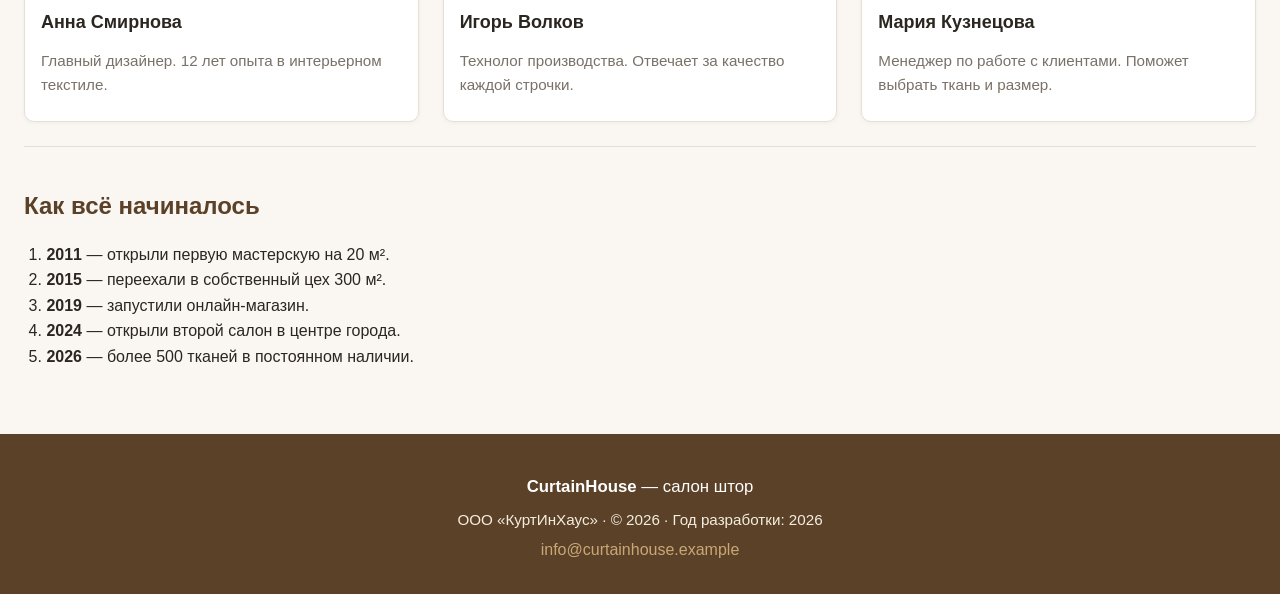
==== commit f88eb9c4: "Добавил отдельную кнопку со ссылкой на игру" ====
--- a/about.html
+++ b/about.html
@@ -3,37 +3,47 @@
 <head>
   <meta charset="UTF-8">
   <meta name="viewport" content="width=device-width, initial-scale=1.0">
-  <meta name="description" content="О компании CurtainHouse: 15 лет на рынке, собственное производство, дизайнеры и швеи с опытом.">
+  <meta name="description" content="О компании CurtainHouse: 15 лет на рынке, собственное производство.">
   <title>О компании — CurtainHouse</title>
   <link rel="stylesheet" href="css/style.css">
 </head>
 <body>
-  <!-- ШАПКА -->
-<header>
-  <a href="index.html">
-    <img src="10.jpg" alt="Логотип CurtainHouse" width="60" height="60">
-    <strong>CurtainHouse</strong>
-  </a>
-  <nav aria-label="Основное меню">
-    <ul>
-      <li><a href="index.html">Главная</a></li>
-      <li><a href="catalog.html">Каталог</a></li>
-      <li><a href="product.html">О товаре</a></li>
-      <li><a href="delivery.html">Доставка</a></li>
-          <li><a href="faq.html" >Вопросы</a></li>
-      <li><a href="about.html">О компании</a></li>
-      <li><a href="contacts.html">Контакты</a></li>
-      <li><a href="login.html">Вход</a></li>
-      <li><a href="register.html">Регистрация</a></li>
-      <li><a href="profile.html">Кабинет</a></li>
-    </ul>
-  </nav>
-</header>
+  <a href="#main" class="skip-link">Перейти к основному содержимому</a>
 
-  <main>
+  <header class="header">
+    <a href="index.html" class="header__logo">
+      <img src="10.jpg" alt="Логотип CurtainHouse" width="48" height="48">
+      <strong>CurtainHouse</strong>
+    </a>
+    <label class="theme-toggle" aria-label="Переключить тему">
+  <input type="checkbox" class="theme-toggle__input" id="theme-toggle">
+  <span class="theme-toggle__icon">🌙</span>
+</label>
+    <input type="checkbox" id="burger" class="header__burger-input">
+    <label for="burger" class="header__burger" aria-label="Меню">
+      <span class="header__burger-line"></span>
+      <span class="header__burger-line"></span>
+      <span class="header__burger-line"></span>
+    </label>
+    <nav class="header__nav" aria-label="Основное меню">
+      <ul class="header__menu">
+        <li><a href="index.html" class="header__menu-link">Главная</a></li>
+        <li><a href="catalog.html" class="header__menu-link">Каталог</a></li>
+        <li><a href="product.html" class="header__menu-link">О товаре</a></li>
+        <li><a href="delivery.html" class="header__menu-link">Доставка</a></li>
+        <li><a href="faq.html" class="header__menu-link">Вопросы</a></li>
+        <li><a href="about.html" class="header__menu-link header__menu-link--active" aria-current="page">О компании</a></li>
+        <li><a href="contacts.html" class="header__menu-link">Контакты</a></li>
+        <li><a href="login.html" class="header__menu-link">Вход</a></li>
+        <li><a href="register.html" class="header__menu-link">Регистрация</a></li>
+        <li><a href="profile.html" class="header__menu-link">Кабинет</a></li>
+      </ul>
+    </nav>
+  </header>
+
+  <main class="main" id="main">
     <h1>О компании CurtainHouse</h1>
 
-    <!-- Вводная секция с фото -->
     <section>
       <h2>Кто мы</h2>
       <p>CurtainHouse — салон штор и домашнего текстиля, работающий с 2011 года.
@@ -41,27 +51,21 @@
          под стиль каждого дома.</p>
 
       <figure>
-        <img src="8c.jpg" alt="Швейный цех CurtainHouse: швеи за работой" width="640" height="400">
+        <img src="8c.jpg" alt="Швейный цех CurtainHouse" width="640" height="400">
         <figcaption>Наше производство в центре города</figcaption>
       </figure>
     </section>
 
-    <!-- Цифры -->
     <section>
       <h2>Наши цифры</h2>
       <dl>
-        <dt>Опыт работы</dt>
-        <dd>15 лет на рынке</dd>
-        <dt>Клиентов</dt>
-        <dd>более 12 000 счастливых семей</dd>
-        <dt>Тканей в наличии</dt>
-        <dd>более 500 видов</dd>
-        <dt>Собственное производство</dt>
-        <dd>300 м² в центре города</dd>
+        <dt>Опыт работы</dt><dd>15 лет на рынке</dd>
+        <dt>Клиентов</dt><dd>более 12 000 семей</dd>
+        <dt>Тканей в наличии</dt><dd>более 500 видов</dd>
+        <dt>Производство</dt><dd>300 м² в центре города</dd>
       </dl>
     </section>
 
-    <!-- Принципы -->
     <section>
       <h2>Наши принципы</h2>
       <ul>
@@ -72,27 +76,24 @@
       </ul>
     </section>
 
-    <!-- Команда -->
     <section>
       <h2>Наша команда</h2>
-
-      <article>
-        <h3>Анна Смирнова</h3>
-        <p>Главный дизайнер. 12 лет опыта в интерьерном текстиле.</p>
-      </article>
-
-      <article>
-        <h3>Игорь Волков</h3>
-        <p>Технолог производства. Отвечает за качество каждой строчки.</p>
-      </article>
-
-      <article>
-        <h3>Мария Кузнецова</h3>
-        <p>Менеджер по работе с клиентами. Поможет выбрать ткань и размер.</p>
-      </article>
+      <div class="card-grid">
+        <article class="card">
+          <h3 class="card__title">Анна Смирнова</h3>
+          <p class="card__meta">Главный дизайнер. 12 лет опыта в интерьерном текстиле.</p>
+        </article>
+        <article class="card">
+          <h3 class="card__title">Игорь Волков</h3>
+          <p class="card__meta">Технолог производства. Отвечает за качество каждой строчки.</p>
+        </article>
+        <article class="card">
+          <h3 class="card__title">Мария Кузнецова</h3>
+          <p class="card__meta">Менеджер по работе с клиентами. Поможет выбрать ткань и размер.</p>
+        </article>
+      </div>
     </section>
 
-    <!-- История -->
     <section>
       <h2>Как всё начиналось</h2>
       <ol>
@@ -105,13 +106,11 @@
     </section>
   </main>
 
-  <!-- ПОДВАЛ -->
-  <footer>
-    <p><strong>CurtainHouse</strong> — салон штор и домашнего текстиля</p>
-    <p>ООО «КуртИнХаус»</p>
-    <p>&copy; 2026 CurtainHouse. Все права защищены.</p>
-    <p>Год разработки: 2026</p>
-    <p><a href="mailto:info@curtainhouse.example">info@curtainhouse.example</a></p>
+  <footer class="footer">
+    <p class="footer__title"><strong>CurtainHouse</strong> — салон штор</p>
+    <p class="footer__text">ООО «КуртИнХаус» · &copy; 2026 · Год разработки: 2026</p>
+    <p><a href="mailto:info@curtainhouse.example" class="footer__link">info@curtainhouse.example</a></p>
   </footer>
+  <script src="js/theme.js"></script>
 </body>
 </html>
--- a/css/style.css
+++ b/css/style.css
@@ -1,493 +1,1082 @@
 /* ============================================================
-   CurtainHouse — стили для всех страниц
-   ============================================================ */
-
-/* --- Сброс и переменные --- */
-
-*, *::before, *::after { box-sizing: border-box; margin: 0; padding: 0; }
+   CurtainHouse — финальный стиль
+   Содержание:
+   1.  Сброс и токены
+   2.  Тёмная тема (prefers-color-scheme + data-theme)
+   3.  Базовая типографика
+   4.  Шапка, бургер-меню, переключатель темы
+   5.  Основной контейнер
+   6.  Кнопки и ссылки
+   7.  Формы (hover, focus-visible, user-invalid)
+   8.  Карточки и сетка каталога
+   9.  Каталог «сайдбар + контент»
+   10. Страница товара (grid-template-areas)
+   11. Таблицы с прокруткой
+   12. Figure, видео, dl, FAQ
+   13. Подвал
+   14. Скелетон (shimmer)
+   15. @keyframes
+   16. Эффекты: поворот, подсказки, пульс, тост, зум,
+       3D-карточка, «взрыв»
+   17. animation-timeline: view()
+   18. prefers-reduced-motion
+   19. Адаптив (mobile-first)
+   ============================================================ */
+
+/* ============================================================
+   1. СБРОС И ТОКЕНЫ
+   ============================================================ */
+
+*,
+*::before,
+*::after {
+  box-sizing: border-box;
+  margin: 0;
+  padding: 0;
+}
 
 :root {
-  --primary: #7c5c3b;
-  --primary-dark: #5a4128;
-  --accent: #c9a876;
-  --bg: #faf7f2;
-  --surface: #fff;
-  --text: #2b2620;
-  --muted: #7a7168;
-  --border: #e6dfd3;
-  --radius: 10px;
-  --shadow: 0 2px 12px rgba(60, 45, 30, 0.08);
+  /* Палитра — фирменный цвет и оттенки */
+  --color-primary: #7c5c3b;
+  --color-primary-dark: #5a4128;
+  --color-accent: #c9a876;
+  --color-accent-light: #e6d3b3;
+  --color-bg: #faf7f2;
+  --color-surface: #ffffff;
+  --color-text: #2b2620;
+  --color-muted: #7a7168;
+  --color-border: #e6dfd3;
+  --color-danger: #c0392b;
+  --color-success: #27ae60;
+
+  /* Отступы */
+  --space-xs: 0.25rem;
+  --space-sm: 0.5rem;
+  --space-md: 1rem;
+  --space-lg: 1.5rem;
+  --space-xl: 2.5rem;
+  --space-2xl: 4rem;
+
+  /* Радиусы */
+  --radius-sm: 6px;
+  --radius-md: 10px;
+  --radius-lg: 16px;
+  --radius-full: 999px;
+
+  /* Типографика */
+  --font-main: 'Segoe UI', Tahoma, Verdana, sans-serif;
+  --fs-base: 1rem;
+  --fs-lg: 1.125rem;
+  --fs-xl: 1.5rem;
+  --fs-2xl: 2rem;
+  --fs-3xl: 2.5rem;
+
+  /* Тени и переходы */
+  --shadow-sm: 0 1px 4px rgba(60, 45, 30, 0.06);
+  --shadow-md: 0 4px 16px rgba(60, 45, 30, 0.1);
+  --shadow-lg: 0 12px 32px rgba(60, 45, 30, 0.16);
+  --transition-fast: 0.15s ease;
+  --transition-base: 0.25s ease;
+  --transition-slow: 0.4s ease;
+
+  /* Сетка */
   --container: 1400px;
-  --font: 'Segoe UI', Tahoma, Verdana, sans-serif;
-}
-
-html { font-size: 16px; scroll-behavior: smooth; }
+  --header-h: 80px;
+}
+
+/* ============================================================
+   2. ТЁМНАЯ ТЕМА
+   ============================================================ */
+
+@media (prefers-color-scheme: dark) {
+  :root {
+    --color-primary: #c9a876;
+    --color-primary-dark: #e6d3b3;
+    --color-accent: #a8835a;
+    --color-accent-light: #6a4a2b;
+    --color-bg: #1a1613;
+    --color-surface: #241f1a;
+    --color-text: #f2ede4;
+    --color-muted: #b8ada0;
+    --color-border: #3a322a;
+    --color-danger: #e57366;
+  }
+}
+
+/* Ручное переключение через атрибут data-theme */
+:root[data-theme="dark"] {
+  --color-primary: #c9a876;
+  --color-primary-dark: #e6d3b3;
+  --color-accent: #a8835a;
+  --color-accent-light: #6a4a2b;
+  --color-bg: #1a1613;
+  --color-surface: #241f1a;
+  --color-text: #f2ede4;
+  --color-muted: #b8ada0;
+  --color-border: #3a322a;
+  --color-danger: #e57366;
+}
+
+:root[data-theme="light"] {
+  --color-primary: #7c5c3b;
+  --color-primary-dark: #5a4128;
+  --color-accent: #c9a876;
+  --color-accent-light: #e6d3b3;
+  --color-bg: #faf7f2;
+  --color-surface: #ffffff;
+  --color-text: #2b2620;
+  --color-muted: #7a7168;
+  --color-border: #e6dfd3;
+  --color-danger: #c0392b;
+}
+
+/* ============================================================
+   3. БАЗОВАЯ ТИПОГРАФИКА
+   ============================================================ */
+
+html {
+  font-size: 16px;
+  scroll-behavior: smooth;
+}
 
 body {
-  font-family: var(--font);
-  font-size: 1rem;
+  font-family: var(--font-main);
+  font-size: var(--fs-base);
   line-height: 1.6;
-  color: var(--text);
-  background: var(--bg);
+  color: var(--color-text);
+  background: var(--color-bg);
   min-height: 100vh;
   display: flex;
   flex-direction: column;
+  overflow-x: hidden;
 }
 
 img { max-width: 100%; height: auto; display: block; }
-a { color: var(--primary); text-decoration: none; transition: color 0.2s; }
-a:hover { color: var(--primary-dark); text-decoration: underline; }
+
+a {
+  color: var(--color-primary);
+  text-decoration: none;
+  transition: color var(--transition-fast);
+}
+
+a:hover { color: var(--color-primary-dark); text-decoration: underline; }
+
 ul, ol { padding-left: 1.4rem; }
 
-/* --- Шапка --- */
-
-header {
-  background: var(--surface);
-  border-bottom: 1px solid var(--border);
-  box-shadow: var(--shadow);
+h1 { font-size: var(--fs-2xl); margin-bottom: var(--space-md); color: var(--color-primary-dark); line-height: 1.2; }
+h2 { font-size: var(--fs-xl); margin-bottom: var(--space-md); color: var(--color-primary-dark); }
+h3 { font-size: var(--fs-lg); margin-bottom: var(--space-sm); }
+p  { margin-bottom: var(--space-sm); }
+
+/* Skip-link */
+.skip-link {
+  position: absolute;
+  top: -100px;
+  left: var(--space-md);
+  padding: var(--space-sm) var(--space-md);
+  background: var(--color-primary-dark);
+  color: #fff;
+  border-radius: 0 0 var(--radius-md) var(--radius-md);
+  font-weight: 600;
+  z-index: 1000;
+  transition: top var(--transition-fast);
+}
+
+.skip-link:focus {
+  top: 0;
+  color: #fff;
+  text-decoration: none;
+  outline: 3px solid var(--color-accent);
+}
+
+/* ============================================================
+   4. ШАПКА, БУРГЕР-МЕНЮ, ПЕРЕКЛЮЧАТЕЛЬ ТЕМЫ
+   ============================================================ */
+
+.header {
+  background: var(--color-surface);
+  border-bottom: 1px solid var(--color-border);
+  box-shadow: var(--shadow-sm);
   position: sticky;
   top: 0;
   z-index: 100;
-  padding: 0.8rem 1.5rem;
+  padding: var(--space-md);
   display: flex;
   flex-wrap: wrap;
   align-items: center;
   justify-content: space-between;
-  gap: 1rem;
-}
-
-header > a {
+  gap: var(--space-sm);
+}
+
+.header__logo {
   display: flex;
   align-items: center;
-  gap: 0.7rem;
-  font-size: 1.35rem;
-  color: var(--primary);
+  gap: var(--space-sm);
+  font-size: var(--fs-lg);
+  color: var(--color-primary);
   text-decoration: none;
 }
 
-header > a:hover { color: var(--primary-dark); text-decoration: none; }
-header > a img { width: 48px; height: 48px; border-radius: 50%; object-fit: cover; }
-
-header nav ul {
+.header__logo img {
+  width: 48px;
+  height: 48px;
+  border-radius: 50%;
+  object-fit: cover;
+  transition: transform var(--transition-base);
+}
+
+.header__logo:hover img { transform: rotate(360deg); }
+.header__logo:hover { text-decoration: none; color: var(--color-primary-dark); }
+
+/* Переключатель темы — чекбокс + label */
+.theme-toggle {
+  display: flex;
+  align-items: center;
+  gap: var(--space-xs);
+  cursor: pointer;
+  padding: var(--space-sm);
+  border-radius: var(--radius-sm);
+  transition: background var(--transition-fast);
+}
+
+.theme-toggle:hover { background: var(--color-bg); }
+
+.theme-toggle__input { display: none; }
+
+.theme-toggle__icon {
+  display: inline-block;
+  font-size: 1.2rem;
+  transition: transform var(--transition-base);
+}
+
+.theme-toggle__input:checked ~ .theme-toggle__icon {
+  transform: rotate(360deg);
+}
+
+/* Бургер — чекбокс + label */
+.header__burger-input { display: none; }
+
+.header__burger {
+  display: flex;
+  flex-direction: column;
+  justify-content: center;
+  gap: 5px;
+  width: 40px;
+  height: 40px;
+  cursor: pointer;
+  padding: var(--space-sm);
+  border-radius: var(--radius-sm);
+  transition: background var(--transition-fast);
+}
+
+.header__burger:hover { background: var(--color-bg); }
+
+.header__burger-line {
+  display: block;
+  width: 24px;
+  height: 2px;
+  background: var(--color-text);
+  border-radius: 2px;
+  transition: transform var(--transition-base), opacity var(--transition-base);
+}
+
+.header__burger-input:checked ~ .header__burger .header__burger-line:nth-child(1) {
+  transform: translateY(7px) rotate(45deg);
+}
+.header__burger-input:checked ~ .header__burger .header__burger-line:nth-child(2) {
+  opacity: 0;
+}
+.header__burger-input:checked ~ .header__burger .header__burger-line:nth-child(3) {
+  transform: translateY(-7px) rotate(-45deg);
+}
+
+/* Меню */
+.header__nav {
+  width: 100%;
+  max-height: 0;
+  overflow: hidden;
+  transition: max-height var(--transition-slow);
+}
+
+.header__burger-input:checked ~ .header__nav { max-height: 800px; }
+
+.header__menu {
   list-style: none;
   padding: 0;
   margin: 0;
   display: flex;
-  flex-wrap: wrap;
-  gap: 0.3rem;
-}
-
-header nav a {
-  display: inline-block;
-  padding: 0.5rem 0.8rem;
-  border-radius: var(--radius);
+  flex-direction: column;
+  gap: var(--space-xs);
+}
+
+.header__menu-link {
+  display: block;
+  padding: var(--space-sm) var(--space-md);
+  border-radius: var(--radius-md);
+  color: var(--color-text);
   font-size: 0.95rem;
-  color: var(--text);
-}
-
-header nav a:hover { background: var(--bg); color: var(--primary); text-decoration: none; }
-header nav a[aria-current="page"] { background: var(--primary); color: #fff; }
-
-/* --- Основной контейнер --- */
-
-main {
+  transition: background var(--transition-fast), color var(--transition-fast), transform var(--transition-fast);
+}
+
+.header__menu-link:hover {
+  background: var(--color-bg);
+  color: var(--color-primary);
+  text-decoration: none;
+  transform: translateX(4px);
+}
+
+.header__menu-link--active { background: var(--color-primary); color: #fff; }
+.header__menu-link--active:hover { background: var(--color-primary-dark); color: #fff; }
+
+/* ============================================================
+   5. ОСНОВНОЙ КОНТЕЙНЕР
+   ============================================================ */
+
+.main {
   flex: 1;
   width: 100%;
   max-width: var(--container);
   margin: 0 auto;
-  padding: 2rem 1.5rem 4rem;
-}
-
-/* --- Заголовки --- */
-
-h1 { font-size: 2.4rem; line-height: 1.2; margin-bottom: 1rem; color: var(--primary-dark); }
-h2 { font-size: 1.6rem; margin-bottom: 1rem; color: var(--primary-dark); }
-h3 { font-size: 1.2rem; margin-bottom: 0.5rem; }
-p  { margin-bottom: 0.8rem; }
-
-/* --- Секции --- */
-
-main > section {
-  margin-bottom: 2.5rem;
-  padding-bottom: 2rem;
-  border-bottom: 1px solid var(--border);
-  clear: both;
-}
-
-main > section:last-of-type {
-  border-bottom: none;
-  padding-bottom: 0;
-  margin-bottom: 0;
-}
-
-main > section h2:first-child { margin-top: 0; }
-main > section p { max-width: 900px; line-height: 1.7; }
-main > section ul,
-main > section ol { max-width: 900px; line-height: 1.8; }
-
-/* --- Карточки товаров --- */
-
-article {
-  background: var(--surface);
-  border: 1px solid var(--border);
-  border-radius: var(--radius);
-  padding: 1rem;
-  box-shadow: var(--shadow);
-  transition: transform 0.2s, box-shadow 0.2s;
-  display: flex;
-  flex-direction: column;
-  gap: 0.6rem;
-  overflow: hidden;
-}
-
-article:hover {
-  transform: translateY(-3px);
-  box-shadow: 0 8px 24px rgba(60, 45, 30, 0.14);
-}
-
-article img {
-  width: 100%;
-  height: 260px;
-  object-fit: cover;
-  border-radius: var(--radius);
-}
-
-article h3 { margin: 0.2rem 0; }
-article h3 a { color: var(--primary-dark); }
-article p { margin: 0; font-size: 0.95rem; color: var(--muted); }
-article p strong { color: var(--primary); font-size: 1.05rem; }
-
-article > a {
-  margin-top: auto;
-  align-self: flex-start;
-  padding: 0.5rem 1rem;
-  background: var(--primary);
-  color: #fff;
-  border-radius: var(--radius);
-  font-size: 0.9rem;
-}
-
-article > a:hover { background: var(--primary-dark); color: #fff; text-decoration: none; }
-
-/* --- Сетка карточек на главной и в каталоге --- */
-
-main > section:has(article),
-section[aria-label="Список товаров"] {
-  display: grid;
-  grid-template-columns: repeat(auto-fill, minmax(320px, 1fr));
-  gap: 2rem;
-  align-items: stretch;
-}
-
-main > section:has(article) > h2,
-section[aria-label="Список товаров"] > h2 {
-  grid-column: 1 / -1;
-}
-
-/* --- Каталог с фильтрами --- */
-
-main:has(aside) {
-  display: grid;
-  grid-template-columns: 300px 1fr;
-  gap: 2.5rem;
-  align-items: start;
-}
-
-main:has(aside) > h1 { grid-column: 1 / -1; }
-
-main:has(aside) > aside {
-  grid-column: 1 / 2;
-  position: sticky;
-  top: 90px;
-}
-
-main:has(aside) > section[aria-label="Список товаров"] {
-  grid-column: 2 / 3;
-}
-
-aside {
-  background: var(--surface);
-  border: 1px solid var(--border);
-  border-radius: 12px;
-  padding: 1.5rem;
-  box-shadow: var(--shadow);
-}
-
-aside h2 {
-  font-size: 1.25rem;
-  margin-bottom: 1rem;
-  padding-bottom: 0.5rem;
-  border-bottom: 2px solid var(--accent);
-}
-
-aside ul { list-style: none; padding: 0; }
-aside ul li { margin-bottom: 0.4rem; }
-
-/* --- Формы --- */
-
-form {
-  background: var(--surface);
-  padding: 1.5rem;
-  border-radius: var(--radius);
-  border: 1px solid var(--border);
-  box-shadow: var(--shadow);
-  max-width: 640px;
-}
-
-aside form { padding: 0; border: none; box-shadow: none; background: transparent; max-width: 100%; }
-form p { margin-bottom: 1rem; }
-
-label {
-  display: inline-block;
-  margin-bottom: 0.35rem;
-  font-weight: 500;
-  font-size: 0.95rem;
-}
-
-fieldset {
-  border: 1px solid var(--border);
-  border-radius: var(--radius);
-  padding: 1rem;
-  margin-bottom: 1rem;
-}
-
-legend { padding: 0 0.5rem; font-weight: 600; color: var(--primary-dark); }
-
-input[type="text"],
-input[type="email"],
-input[type="tel"],
-input[type="password"],
-input[type="search"],
-input[type="number"],
-input[type="date"],
-input[type="color"],
-select,
-textarea {
-  width: 100%;
-  padding: 0.6rem 0.8rem;
-  border: 1px solid var(--border);
-  border-radius: 8px;
-  font-family: inherit;
-  font-size: 0.95rem;
-  background: #fff;
-  color: var(--text);
-  transition: border-color 0.2s, box-shadow 0.2s;
-}
-
-input:focus, select:focus, textarea:focus {
-  outline: none;
-  border-color: var(--primary);
-  box-shadow: 0 0 0 3px rgba(124, 92, 59, 0.15);
-}
-
-input[type="radio"], input[type="checkbox"] {
-  width: auto;
-  margin-right: 0.4rem;
-  accent-color: var(--primary);
-}
-
-textarea { resize: vertical; min-height: 80px; }
-
-button {
-  padding: 0.7rem 1.4rem;
+  padding: var(--space-lg) var(--space-md) var(--space-xl);
+}
+
+.main > section {
+  margin-bottom: var(--space-xl);
+  padding-bottom: var(--space-lg);
+  border-bottom: 1px solid var(--color-border);
+}
+
+.main > section:last-of-type { border-bottom: none; margin-bottom: 0; }
+
+/* ============================================================
+   6. КНОПКИ
+   ============================================================ */
+
+.btn {
+  display: inline-flex;
+  align-items: center;
+  justify-content: center;
+  padding: 0.75rem 1.5rem;
   border: none;
-  border-radius: var(--radius);
+  border-radius: var(--radius-md);
   font-family: inherit;
   font-size: 0.95rem;
   font-weight: 600;
   cursor: pointer;
-  transition: background 0.2s, transform 0.1s;
-  margin-right: 0.5rem;
-  margin-top: 0.5rem;
-}
-
-button[type="submit"] { background: var(--primary); color: #fff; }
-button[type="submit"]:hover { background: var(--primary-dark); }
-button[type="reset"] { background: var(--bg); color: var(--text); border: 1px solid var(--border); }
-button[type="reset"]:hover { background: var(--border); }
-button:active { transform: scale(0.98); }
-
-tbody button { padding: 0.35rem 0.8rem; font-size: 0.85rem; margin: 0; }
-tbody form { padding: 0; border: none; box-shadow: none; background: transparent; max-width: 100%; }
-
-/* --- Таблицы --- */
-
-table {
+  transition: transform var(--transition-fast), background var(--transition-base), box-shadow var(--transition-base);
+  position: relative;
+  overflow: hidden;
+}
+
+.btn:hover { transform: translateY(-2px); box-shadow: var(--shadow-md); }
+.btn:active { transform: translateY(0) scale(0.98); }
+
+.btn:focus-visible {
+  outline: 3px solid var(--color-accent);
+  outline-offset: 2px;
+}
+
+.btn--primary { background: var(--color-primary); color: #fff; }
+.btn--primary:hover { background: var(--color-primary-dark); color: #fff; text-decoration: none; }
+
+.btn--secondary {
+  background: transparent;
+  color: var(--color-text);
+  border: 1px solid var(--color-border);
+}
+.btn--secondary:hover { background: var(--color-bg); }
+
+/* Пульсирующая кнопка привлечения внимания */
+.btn--pulse { animation: pulse 2s infinite; }
+
+.section__link {
+  display: inline-block;
+  padding: 0.7rem 1.4rem;
+  background: var(--color-primary);
+  color: #fff;
+  border-radius: var(--radius-md);
+  font-weight: 600;
+  margin-top: var(--space-sm);
+  transition: background var(--transition-base), transform var(--transition-fast);
+}
+
+.section__link:hover {
+  background: var(--color-primary-dark);
+  color: #fff;
+  text-decoration: none;
+  transform: translateX(4px);
+}
+
+/* ============================================================
+   7. ФОРМЫ (hover, focus-visible, user-invalid)
+   ============================================================ */
+
+.form {
+  background: var(--color-surface);
+  padding: var(--space-lg);
+  border-radius: var(--radius-md);
+  border: 1px solid var(--color-border);
+  box-shadow: var(--shadow-sm);
+  max-width: 640px;
+}
+
+.aside .form { padding: 0; border: none; box-shadow: none; background: transparent; max-width: 100%; }
+
+.form__field { margin-bottom: var(--space-md); }
+
+.form__label {
+  display: inline-block;
+  margin-bottom: var(--space-xs);
+  font-weight: 500;
+  font-size: 0.95rem;
+}
+
+.form__input,
+.form__select,
+.form__textarea {
   width: 100%;
+  padding: 0.6rem 0.8rem;
+  border: 1px solid var(--color-border);
+  border-radius: var(--radius-sm);
+  font-family: inherit;
+  font-size: 0.95rem;
+  background: var(--color-surface);
+  color: var(--color-text);
+  transition: border-color var(--transition-fast), box-shadow var(--transition-fast), background var(--transition-fast);
+}
+
+.form__input:hover,
+.form__select:hover,
+.form__textarea:hover {
+  border-color: var(--color-accent);
+}
+
+.form__input:focus-visible,
+.form__select:focus-visible,
+.form__textarea:focus-visible {
+  outline: none;
+  border-color: var(--color-primary);
+  box-shadow: 0 0 0 3px rgba(124, 92, 59, 0.2);
+}
+
+/* :user-invalid — срабатывает только после ввода пользователя */
+.form__input:user-invalid,
+.form__select:user-invalid,
+.form__textarea:user-invalid {
+  border-color: var(--color-danger);
+  background: rgba(192, 57, 43, 0.05);
+  animation: shake 0.4s ease;
+}
+
+.form__fieldset {
+  border: 1px solid var(--color-border);
+  border-radius: var(--radius-md);
+  padding: var(--space-md);
+  margin-bottom: var(--space-md);
+}
+
+.form__legend {
+  padding: 0 var(--space-sm);
+  font-weight: 600;
+  color: var(--color-primary-dark);
+}
+
+.form__checkbox-label {
+  display: flex;
+  align-items: center;
+  gap: var(--space-sm);
+}
+
+.form__checkbox {
+  width: auto;
+  accent-color: var(--color-primary);
+}
+
+/* ============================================================
+   8. КАРТОЧКИ И СЕТКА КАТАЛОГА
+   ============================================================ */
+
+.card-grid {
+  display: grid;
+  grid-template-columns: repeat(auto-fill, minmax(280px, 1fr));
+  gap: var(--space-lg);
+  align-items: stretch;
+}
+
+.card-grid__title { grid-column: 1 / -1; }
+
+/* Карточка */
+.card {
+  background: var(--color-surface);
+  border: 1px solid var(--color-border);
+  border-radius: var(--radius-md);
+  padding: var(--space-md);
+  box-shadow: var(--shadow-sm);
+  transition: transform var(--transition-base), box-shadow var(--transition-base);
+  display: flex;
+  flex-direction: column;
+  gap: var(--space-sm);
+  overflow: hidden;
+  /* Появление карточек */
+  animation: card-appear 0.6s ease both;
+}
+
+/* Эффект увеличения при наведении */
+.card:hover {
+  transform: translateY(-4px) scale(1.02);
+  box-shadow: var(--shadow-lg);
+}
+
+.card__image {
+  width: 100%;
+  height: 220px;
+  object-fit: cover;
+  border-radius: var(--radius-sm);
+  transition: transform var(--transition-slow);
+}
+
+/* Увеличение изображения при наведении */
+.card:hover .card__image { transform: scale(1.08) rotate(1deg); }
+
+.card__title { margin: var(--space-xs) 0; }
+.card__title-link { color: var(--color-primary-dark); }
+.card__meta { color: var(--color-muted); font-size: 0.95rem; }
+.card__price { color: var(--color-primary); font-size: 1.1rem; font-weight: 600; }
+.card__actions { margin-top: auto; }
+.card__btn { align-self: flex-start; }
+
+/* --- 3D-карточка с эффектом переворота --- */
+
+.card--flip {
+  perspective: 1200px;
+  position: relative;
+  height: 340px;
+  padding: 0;
+  background: transparent;
+  border: none;
+  box-shadow: none;
+  display: block;
+}
+
+.card--flip__inner {
+  position: relative;
+  width: 100%;
+  height: 100%;
+  transition: transform 0.8s cubic-bezier(0.4, 0, 0.2, 1);
+  transform-style: preserve-3d;
+}
+
+.card--flip:hover .card--flip__inner,
+.card--flip:focus-within .card--flip__inner {
+  transform: rotateY(180deg);
+}
+
+.card--flip__front,
+.card--flip__back {
+  position: absolute;
+  inset: 0;
+  backface-visibility: hidden;
+  border-radius: var(--radius-md);
+  overflow: hidden;
+  background: var(--color-surface);
+  border: 1px solid var(--color-border);
+  padding: var(--space-md);
+  display: flex;
+  flex-direction: column;
+  gap: var(--space-sm);
+  box-shadow: var(--shadow-md);
+}
+
+.card--flip__back {
+  transform: rotateY(180deg);
+  background: var(--color-primary);
+  color: #fff;
+}
+
+.card--flip__back h3,
+.card--flip__back p { color: #fff; }
+
+/* ============================================================
+   9. КАТАЛОГ «САЙДБАР + КОНТЕНТ»
+   ============================================================ */
+
+.catalog {
+  display: grid;
+  grid-template-columns: 1fr;
+  gap: var(--space-lg);
+  align-items: start;
+}
+
+.catalog__aside {
+  background: var(--color-surface);
+  border: 1px solid var(--color-border);
+  border-radius: var(--radius-md);
+  padding: var(--space-lg);
+  box-shadow: var(--shadow-sm);
+}
+
+.catalog__aside-title {
+  font-size: 1.2rem;
+  margin-bottom: var(--space-md);
+  padding-bottom: var(--space-sm);
+  border-bottom: 2px solid var(--color-accent);
+}
+
+.catalog__content { min-width: 0; }
+
+/* ============================================================
+   10. СТРАНИЦА ТОВАРА — grid-template-areas
+   ============================================================ */
+
+.product {
+  display: grid;
+  grid-template-areas:
+    "title"
+    "image"
+    "info"
+    "order";
+  gap: var(--space-lg);
+}
+
+.product__title { grid-area: title; }
+.product__image { grid-area: image; }
+.product__info  { grid-area: info; }
+.product__order { grid-area: order; }
+
+.product__image img { border-radius: var(--radius-md); }
+
+/* ============================================================
+   11. ТАБЛИЦЫ С ПРОКРУТКОЙ
+   ============================================================ */
+
+.table-wrap {
+  width: 100%;
+  overflow-x: auto;
+  -webkit-overflow-scrolling: touch;
+  border-radius: var(--radius-md);
+  box-shadow: var(--shadow-sm);
+}
+
+.table {
+  width: 100%;
+  min-width: 560px;
   border-collapse: collapse;
-  background: var(--surface);
-  border-radius: var(--radius);
-  overflow: hidden;
-  box-shadow: var(--shadow);
-  margin-top: 0.5rem;
-}
-
-caption { text-align: left; font-style: italic; color: var(--muted); padding: 0.5rem 0; font-size: 0.9rem; }
-thead { background: var(--primary); color: #fff; }
-th, td { padding: 0.75rem 1rem; text-align: left; border-bottom: 1px solid var(--border); vertical-align: middle; }
-th { font-weight: 600; font-size: 0.95rem; }
-tbody tr:hover { background: var(--bg); }
-tbody tr:last-child td { border-bottom: none; }
-
-/* --- Хлебные крошки --- */
-
-nav[aria-label="Хлебные крошки"] { font-size: 0.9rem; color: var(--muted); margin-bottom: 1rem; }
-nav[aria-label="Хлебные крошки"] a { color: var(--muted); }
-nav[aria-label="Хлебные крошки"] span { color: var(--text); font-weight: 500; }
-
-/* --- Список определений --- */
+  background: var(--color-surface);
+}
+
+.table caption {
+  text-align: left;
+  font-style: italic;
+  color: var(--color-muted);
+  padding: var(--space-sm) 0;
+  font-size: 0.9rem;
+}
+
+.table thead { background: var(--color-primary); color: #fff; }
+
+.table th,
+.table td {
+  padding: var(--space-sm) var(--space-md);
+  text-align: left;
+  border-bottom: 1px solid var(--color-border);
+  vertical-align: middle;
+}
+
+.table th { font-weight: 600; font-size: 0.95rem; }
+
+.table tbody tr { transition: background var(--transition-fast); }
+.table tbody tr:hover { background: var(--color-bg); }
+.table tbody tr:last-child td { border-bottom: none; }
+
+.table__btn {
+  padding: 0.35rem 0.8rem;
+  font-size: 0.85rem;
+  margin: 0;
+}
+
+/* ============================================================
+   12. FIGURE, ВИДЕО, DL, FAQ
+   ============================================================ */
+
+figure { margin: var(--space-md) 0; }
+
+figcaption {
+  font-size: 0.9rem;
+  color: var(--color-muted);
+  margin-top: var(--space-sm);
+  font-style: italic;
+}
+
+video {
+  max-width: 100%;
+  height: auto;
+  border-radius: var(--radius-md);
+  box-shadow: var(--shadow-sm);
+}
 
 dl {
   display: grid;
   grid-template-columns: max-content 1fr;
-  gap: 0.5rem 1.5rem;
-  background: var(--surface);
-  padding: 1.2rem;
-  border-radius: var(--radius);
-  border: 1px solid var(--border);
-}
-
-dt { font-weight: 600; color: var(--muted); }
-dd { color: var(--text); }
-
-/* --- Figure и видео --- */
-
-figure { margin: 1rem 0; }
-figcaption { font-size: 0.9rem; color: var(--muted); margin-top: 0.5rem; font-style: italic; }
-video { max-width: 100%; height: auto; border-radius: var(--radius); box-shadow: var(--shadow); }
-
-/* --- Подвал --- */
-
-footer {
-  background: var(--primary-dark);
-  color: #f5ede0;
-  padding: 2rem 1.5rem 1.5rem;
-  text-align: center;
-  margin-top: auto;
-}
-
-footer p { margin-bottom: 0.4rem; font-size: 0.95rem; }
-footer strong { color: #fff; font-size: 1.05rem; }
-footer a { color: var(--accent); }
-footer a:hover { color: #fff; }
-
-/* --- Ссылка-кнопка на главной --- */
-
-section > p > a:only-child {
-  display: inline-block;
-  padding: 0.7rem 1.4rem;
-  background: var(--primary);
-  color: #fff;
-  border-radius: var(--radius);
-  font-weight: 600;
-  margin-top: 0.5rem;
-}
-
-section > p > a:only-child:hover { background: var(--primary-dark); color: #fff; text-decoration: none; }
-
-/* --- Адаптив --- */
-
-@media (max-width: 1100px) {
-  main:has(aside) {
-    grid-template-columns: 1fr;
-    gap: 1.5rem;
-  }
-
-  main:has(aside) > aside,
-  main:has(aside) > section[aria-label="Список товаров"] {
-    grid-column: 1 / -1;
-  }
-
-  main:has(aside) > aside { position: static; }
-}
-
-@media (max-width: 700px) {
-  html { font-size: 15px; }
-  h1 { font-size: 1.8rem; }
-  h2 { font-size: 1.35rem; }
-
-  header { flex-direction: column; align-items: flex-start; padding: 0.7rem 1rem; }
-  header nav a { padding: 0.4rem 0.7rem; font-size: 0.9rem; }
-
-  main { padding: 1.2rem 1rem 3rem; }
-  main > section { margin-bottom: 1.5rem; padding-bottom: 1.5rem; }
-
-  main > section:has(article),
-  section[aria-label="Список товаров"] {
-    grid-template-columns: 1fr;
-  }
-
-  article img { height: 220px; }
-
-  dl { grid-template-columns: 1fr; gap: 0.2rem 0; }
-  dt { margin-top: 0.5rem; }
-
-  th, td { padding: 0.5rem; font-size: 0.85rem; }
-}
-/* --- FAQ: details/summary --- */
-
-details {
-  background: var(--surface);
-  border: 1px solid var(--border);
-  border-radius: var(--radius);
-  padding: 0;
-  margin-bottom: 1rem;
-  box-shadow: var(--shadow);
+  gap: var(--space-sm) var(--space-lg);
+  background: var(--color-surface);
+  padding: var(--space-lg);
+  border-radius: var(--radius-md);
+  border: 1px solid var(--color-border);
+}
+
+dt { font-weight: 600; color: var(--color-muted); }
+dd { color: var(--color-text); }
+
+/* FAQ — details/summary */
+.faq {
+  background: var(--color-surface);
+  border: 1px solid var(--color-border);
+  border-radius: var(--radius-md);
+  margin-bottom: var(--space-md);
+  box-shadow: var(--shadow-sm);
   overflow: hidden;
-  transition: box-shadow 0.2s;
-}
-
-details[open] {
-  box-shadow: 0 6px 20px rgba(60, 45, 30, 0.12);
-}
-
-summary {
-  padding: 1rem 1.25rem;
+  transition: box-shadow var(--transition-base);
+}
+
+.faq[open] { box-shadow: var(--shadow-md); }
+
+.faq__question {
+  padding: var(--space-md) var(--space-lg);
   font-weight: 600;
   font-size: 1.05rem;
-  color: var(--primary-dark);
+  color: var(--color-primary-dark);
   cursor: pointer;
   list-style: none;
   display: flex;
   justify-content: space-between;
   align-items: center;
-  gap: 1rem;
-  transition: background 0.2s;
-}
-
-summary::-webkit-details-marker { display: none; }
-
-summary::after {
+  gap: var(--space-md);
+  transition: background var(--transition-fast);
+}
+
+.faq__question::-webkit-details-marker { display: none; }
+
+.faq__question::after {
   content: "+";
   font-size: 1.5rem;
   font-weight: 700;
-  color: var(--primary);
-  transition: transform 0.25s;
+  color: var(--color-primary);
+  transition: transform var(--transition-base);
   flex-shrink: 0;
 }
 
-details[open] summary::after {
+.faq[open] .faq__question::after {
   content: "−";
   transform: rotate(180deg);
 }
 
-summary:hover {
-  background: var(--bg);
-}
-
-summary:focus {
-  outline: 3px solid var(--accent);
+.faq__question:hover { background: var(--color-bg); }
+
+.faq__question:focus-visible {
+  outline: 3px solid var(--color-accent);
   outline-offset: -3px;
 }
 
-details p {
-  padding: 0 1.25rem 1.25rem;
-  color: var(--text);
+.faq__answer {
+  padding: 0 var(--space-lg) var(--space-md);
+  color: var(--color-text);
   line-height: 1.7;
   margin: 0;
 }
 
-details a {
-  color: var(--primary);
-  text-decoration: underline;
+.faq__answer a { color: var(--color-primary); text-decoration: underline; }
+
+/* ============================================================
+   13. ПОДВАЛ
+   ============================================================ */
+
+.footer {
+  background: var(--color-primary-dark);
+  color: #f5ede0;
+  padding: var(--space-xl) var(--space-md) var(--space-lg);
+  text-align: center;
+  margin-top: auto;
+}
+
+.footer__title { color: #fff; font-size: 1.05rem; }
+.footer__text { margin-bottom: var(--space-xs); font-size: 0.95rem; }
+.footer__link { color: var(--color-accent); }
+.footer__link:hover { color: #fff; }
+
+/* ============================================================
+   14. СКЕЛЕТОН (shimmer)
+   ============================================================ */
+
+.skeleton {
+  background: linear-gradient(
+    90deg,
+    var(--color-border) 0%,
+    var(--color-surface) 50%,
+    var(--color-border) 100%
+  );
+  background-size: 200% 100%;
+  border-radius: var(--radius-sm);
+  animation: shimmer 1.4s infinite linear;
+  min-height: 1rem;
+}
+
+.skeleton--image { height: 220px; width: 100%; }
+.skeleton--text  { height: 1rem; margin-top: var(--space-sm); }
+.skeleton--title { height: 1.4rem; width: 60%; }
+
+/* ============================================================
+   15. @keyframes
+   ============================================================ */
+
+@keyframes card-appear {
+  from { opacity: 0; transform: translateY(20px) scale(0.96); }
+  to   { opacity: 1; transform: translateY(0) scale(1); }
+}
+
+@keyframes shimmer {
+  0%   { background-position: -200% 0; }
+  100% { background-position: 200% 0; }
+}
+
+@keyframes pulse {
+  0%, 100% { box-shadow: 0 0 0 0 rgba(124, 92, 59, 0.6); }
+  50%      { box-shadow: 0 0 0 12px rgba(124, 92, 59, 0); }
+}
+
+@keyframes spin {
+  from { transform: rotate(0deg); }
+  to   { transform: rotate(360deg); }
+}
+
+@keyframes shake {
+  0%, 100% { transform: translateX(0); }
+  20%, 60% { transform: translateX(-4px); }
+  40%, 80% { transform: translateX(4px); }
+}
+
+@keyframes explode {
+  0%   { box-shadow: 0 0 0 0 var(--color-accent); opacity: 1; }
+  100% { box-shadow: 0 0 0 24px transparent; opacity: 0; }
+}
+
+@keyframes toast-in {
+  from { opacity: 0; transform: translateY(20px); }
+  to   { opacity: 1; transform: translateY(0); }
+}
+
+@keyframes fade-in-up {
+  from { opacity: 0; transform: translateY(24px); }
+  to   { opacity: 1; transform: translateY(0); }
+}
+
+/* ============================================================
+   16. ЭФФЕКТЫ
+   ============================================================ */
+
+/* Плавное появление подсказок */
+.tooltip {
+  position: relative;
+  display: inline-block;
+  border-bottom: 1px dashed var(--color-muted);
+  cursor: help;
+}
+
+.tooltip__text {
+  position: absolute;
+  bottom: 130%;
+  left: 50%;
+  transform: translateX(-50%) translateY(8px);
+  padding: var(--space-sm) var(--space-md);
+  background: var(--color-primary-dark);
+  color: #fff;
+  border-radius: var(--radius-sm);
+  font-size: 0.85rem;
+  white-space: nowrap;
+  opacity: 0;
+  pointer-events: none;
+  transition: opacity var(--transition-base), transform var(--transition-base);
+  z-index: 10;
+}
+
+.tooltip:hover .tooltip__text,
+.tooltip:focus-within .tooltip__text {
+  opacity: 1;
+  transform: translateX(-50%) translateY(0);
+}
+
+/* Вращающийся элемент — спиннер */
+.spinner {
+  display: inline-block;
+  width: 32px;
+  height: 32px;
+  border: 3px solid var(--color-border);
+  border-top-color: var(--color-primary);
+  border-radius: 50%;
+  animation: spin 1s linear infinite;
+}
+
+/* Анимированное уведомление */
+.toast {
+  position: fixed;
+  right: var(--space-md);
+  bottom: var(--space-md);
+  padding: var(--space-md) var(--space-lg);
+  background: var(--color-primary);
+  color: #fff;
+  border-radius: var(--radius-md);
+  box-shadow: var(--shadow-lg);
+  animation: toast-in 0.4s ease both;
+  z-index: 200;
+  max-width: 320px;
+}
+
+/* Эффект «взрыва» вокруг текста при наведении */
+.explode {
+  position: relative;
+  display: inline-block;
+  padding: var(--space-xs) var(--space-sm);
+  cursor: pointer;
+  transition: color var(--transition-base);
+}
+
+.explode::before,
+.explode::after {
+  content: "";
+  position: absolute;
+  inset: 0;
+  border-radius: var(--radius-sm);
+  pointer-events: none;
+  opacity: 0;
+}
+
+.explode:hover { color: var(--color-primary-dark); }
+.explode:hover::before { animation: explode 0.7s ease-out forwards; }
+.explode:hover::after  { animation: explode 0.7s ease-out 0.15s forwards; }
+
+/* ============================================================
+   17. animation-timeline: view()
+   ============================================================ */
+
+@supports (animation-timeline: view()) {
+  .card {
+    animation: fade-in-up 0.8s ease both;
+    animation-timeline: view();
+    animation-range: entry 0% cover 30%;
+  }
+}
+
+/* ============================================================
+   18. prefers-reduced-motion
+   ============================================================ */
+
+@media (prefers-reduced-motion: reduce) {
+  *,
+  *::before,
+  *::after {
+    animation-duration: 0.01ms !important;
+    animation-iteration-count: 1 !important;
+    transition-duration: 0.01ms !important;
+    scroll-behavior: auto !important;
+  }
+}
+
+/* ============================================================
+   19. АДАПТИВ (mobile-first)
+   ============================================================ */
+
+/* База: 360px+ — одна колонка */
+
+/* ≥ 640px — планшет */
+@media (min-width: 640px) {
+  .main { padding: var(--space-xl) var(--space-lg) var(--space-xl); }
+
+  .card-grid { grid-template-columns: repeat(auto-fill, minmax(240px, 1fr)); }
+
+  .product {
+    grid-template-areas:
+      "title title"
+      "image info"
+      "order order";
+    grid-template-columns: 1fr 1fr;
+  }
+}
+
+/* ≥ 900px — десктоп */
+@media (min-width: 900px) {
+  /* Бургер скрыт, меню в строку */
+  .header__burger { display: none; }
+
+  .header__nav {
+    width: auto;
+    max-height: none;
+    overflow: visible;
+    margin-left: auto;
+  }
+
+  .header__menu {
+    flex-direction: row;
+    flex-wrap: wrap;
+    gap: var(--space-xs);
+  }
+
+  /* Каталог: сайдбар + контент */
+  .catalog {
+    grid-template-columns: 300px 1fr;
+    gap: var(--space-xl);
+  }
+
+  .catalog__aside {
+    position: sticky;
+    top: calc(var(--header-h) + var(--space-md));
+  }
+
+  /* Страница товара: 2 колонки */
+  .product {
+    grid-template-areas:
+      "title title"
+      "image info"
+      "image order";
+    grid-template-columns: 1.2fr 1fr;
+  }
+}
+
+/* ≥ 1200px — широкий десктоп */
+@media (min-width: 1200px) {
+  h1 { font-size: var(--fs-3xl); }
+
+  .card-grid { grid-template-columns: repeat(auto-fill, minmax(300px, 1fr)); }
+
+  .product {
+    grid-template-areas:
+      "title title"
+      "image info"
+      "image order";
+    grid-template-columns: 1.4fr 1fr;
+  }
+}
+
+/* Защита от горизонтальной прокрутки */
+html, body { max-width: 100vw; overflow-x: hidden; }
+
+/* ============================================================
+   КОНЕЦ ФАЙЛА
+   ============================================================ */
+   /* Появление секций */
+@keyframes section-appear {
+  from { opacity: 0; transform: translateY(30px); }
+  to   { opacity: 1; transform: translateY(0); }
+}
+
+.main > section {
+  animation: section-appear 0.7s ease both;
+}
+
+/* Появление формы */
+@keyframes form-appear {
+  from { opacity: 0; transform: translateY(16px); }
+  to   { opacity: 1; transform: translateY(0); }
+}
+
+.form {
+  animation: form-appear 0.5s ease both;
 }
